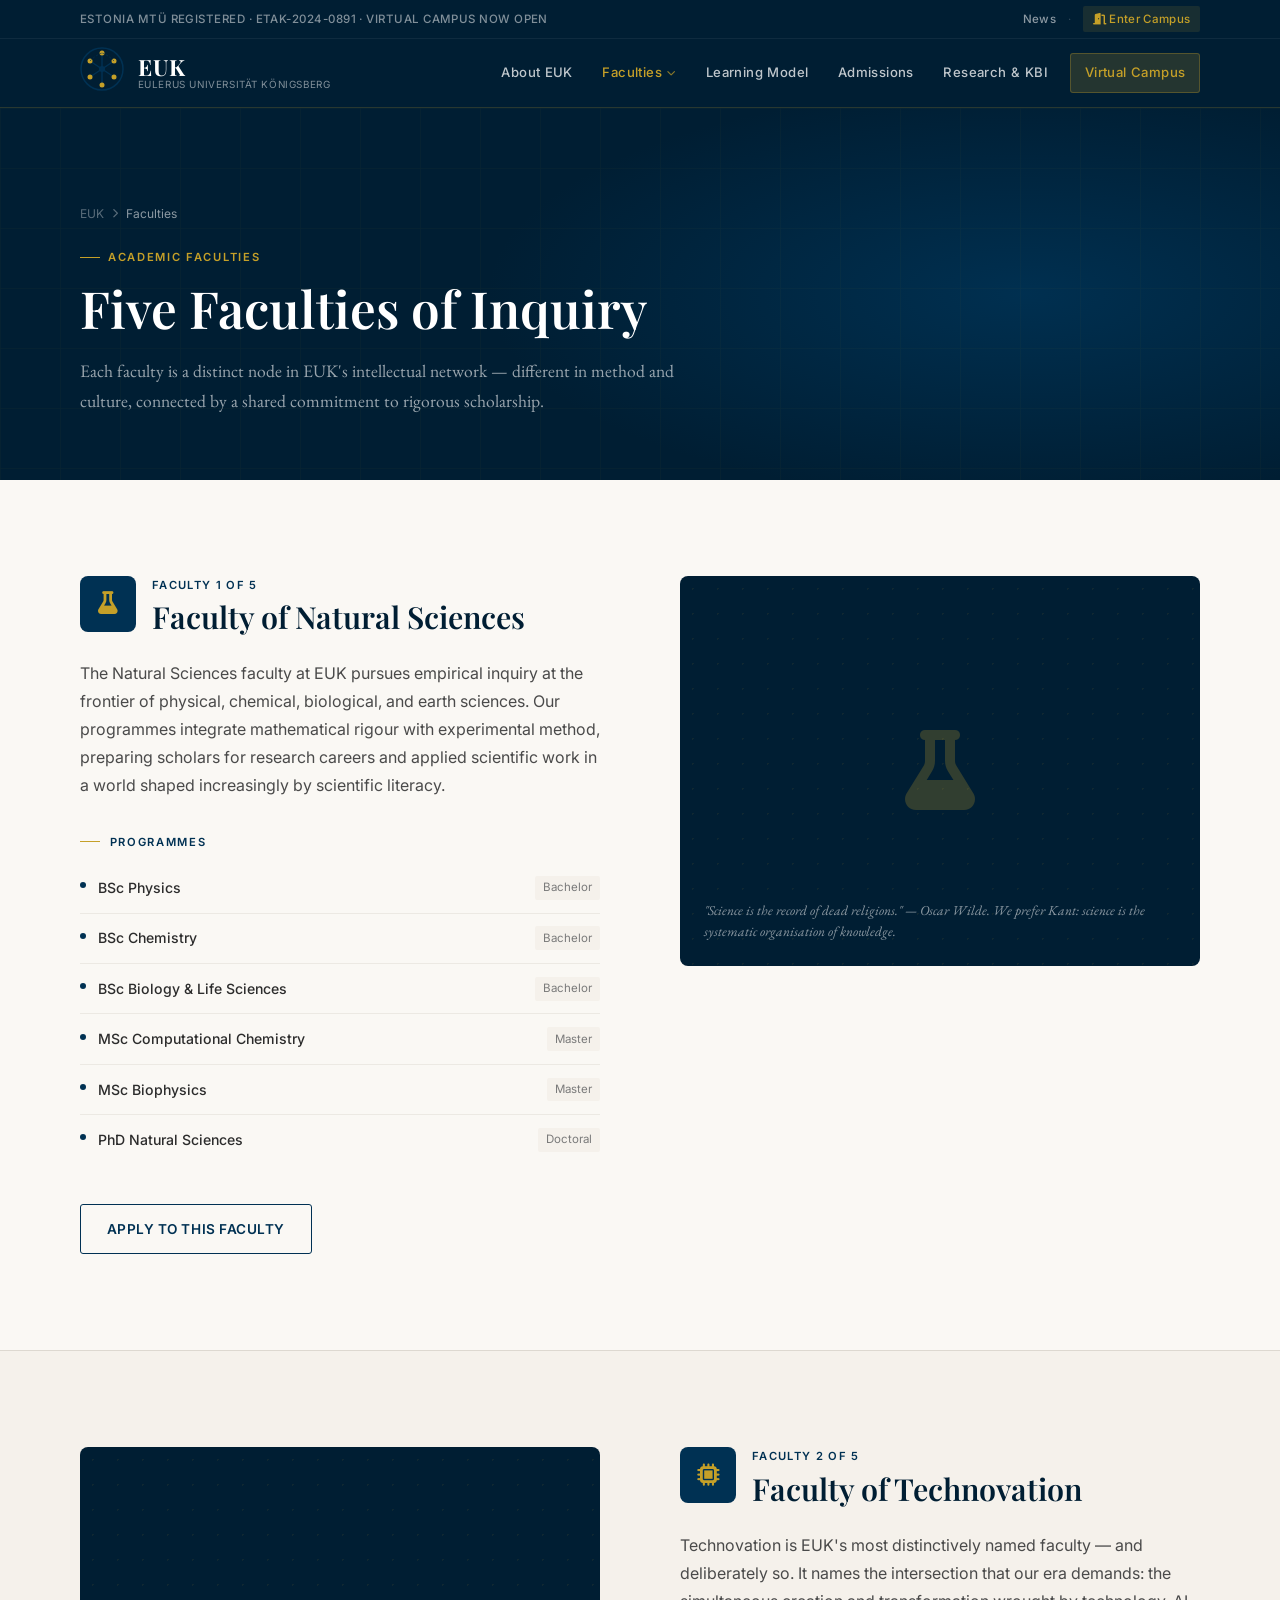
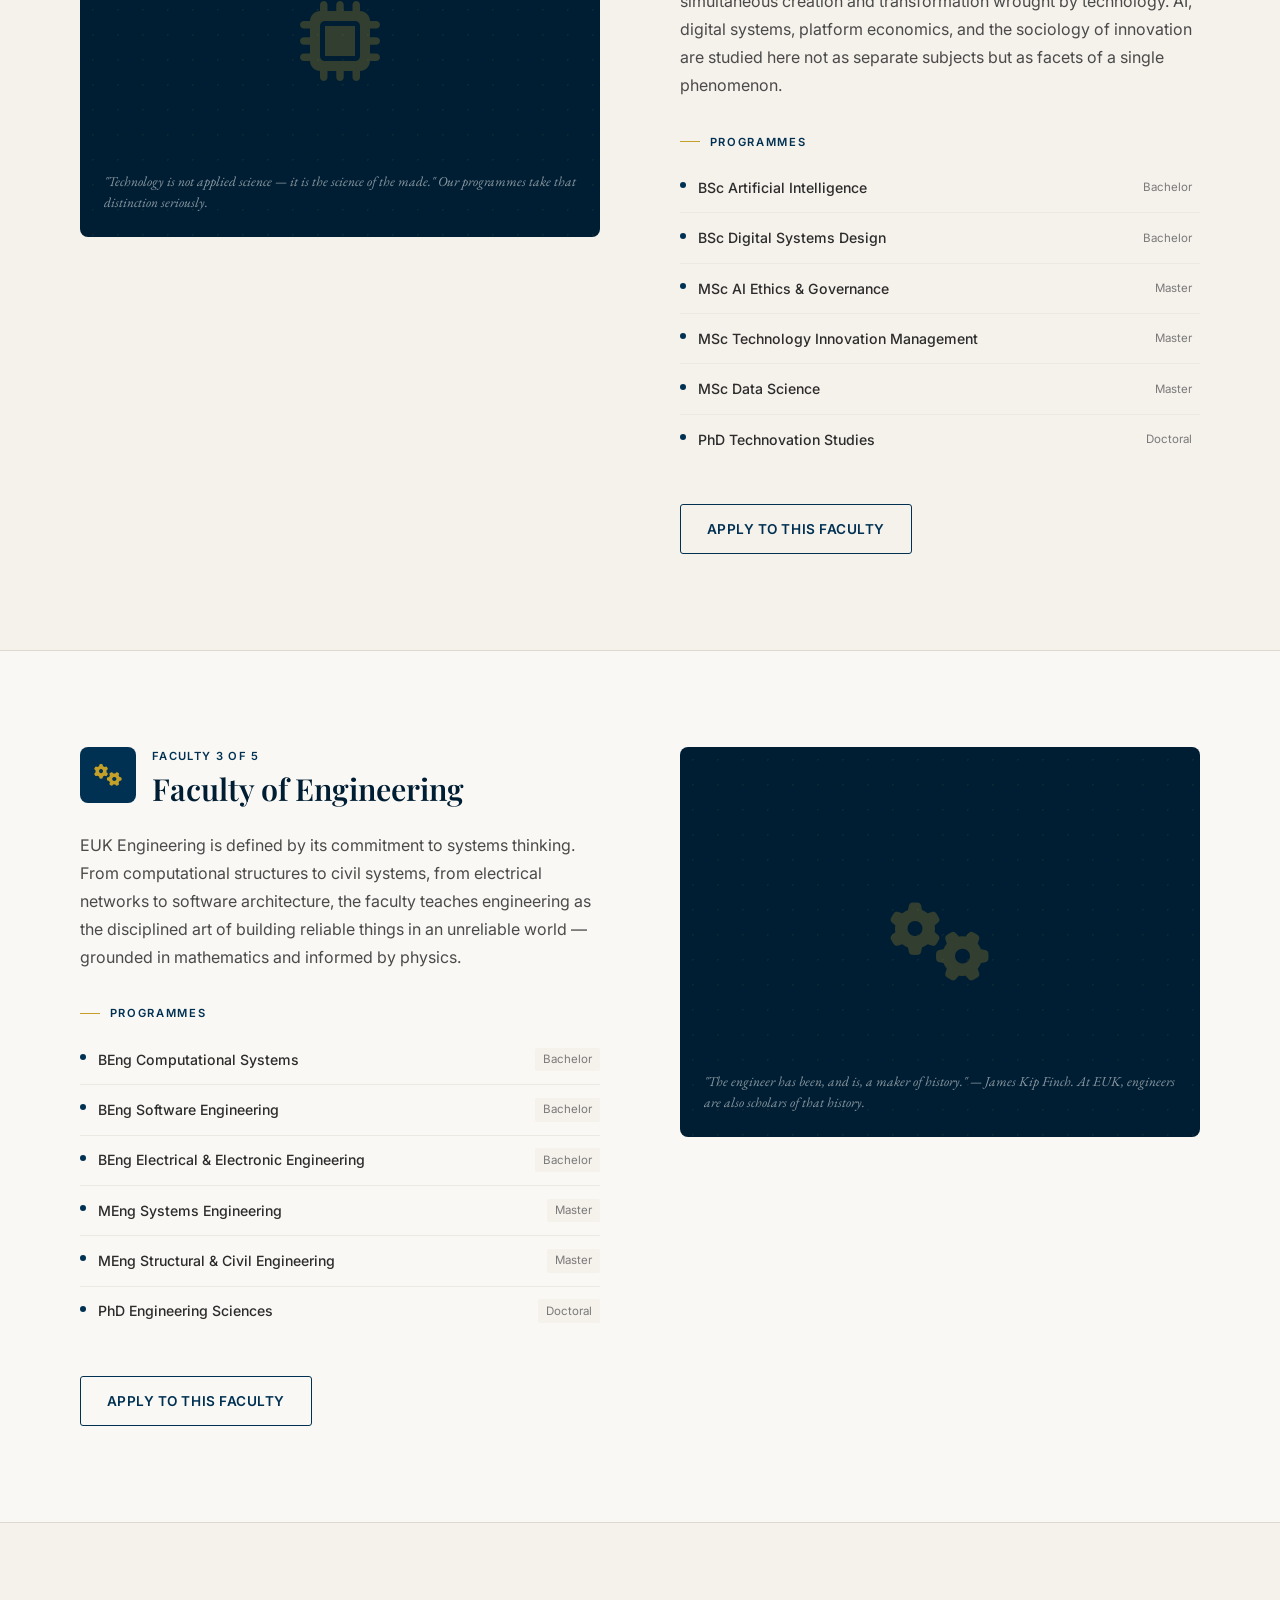
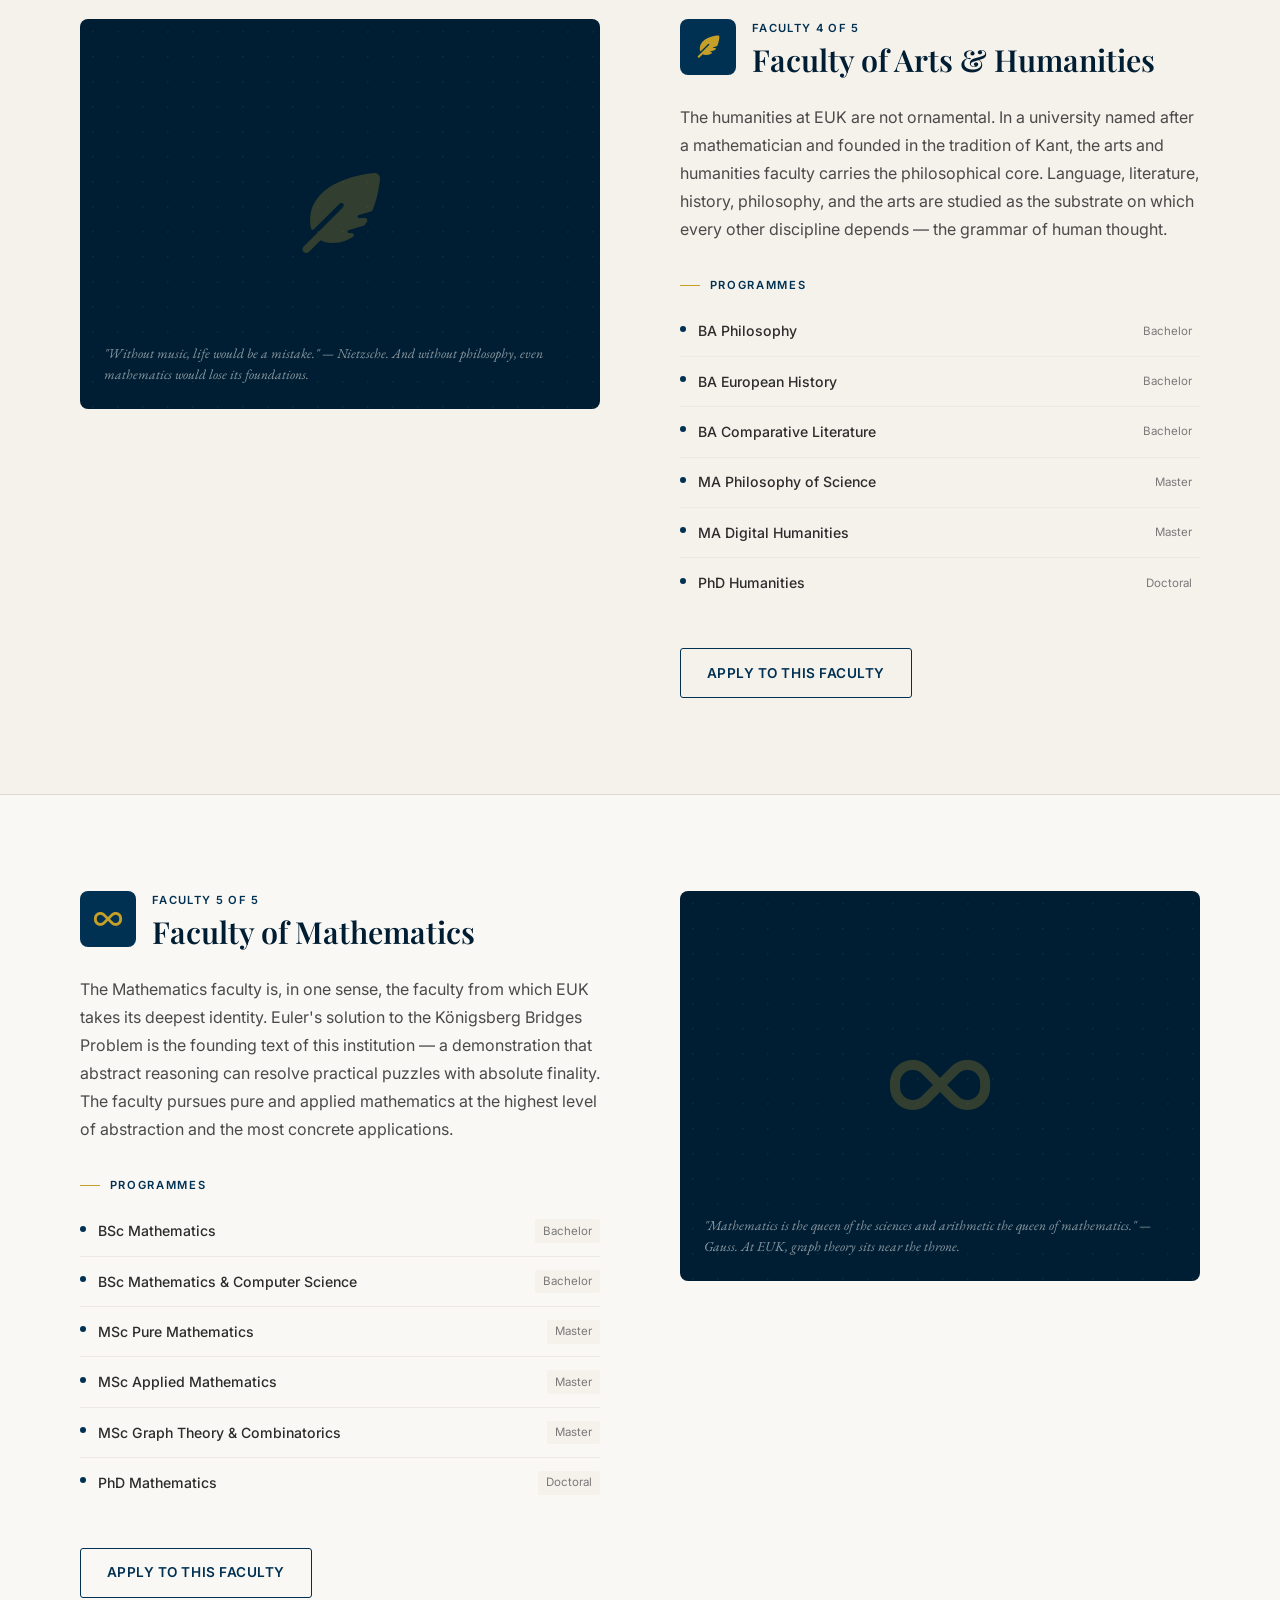
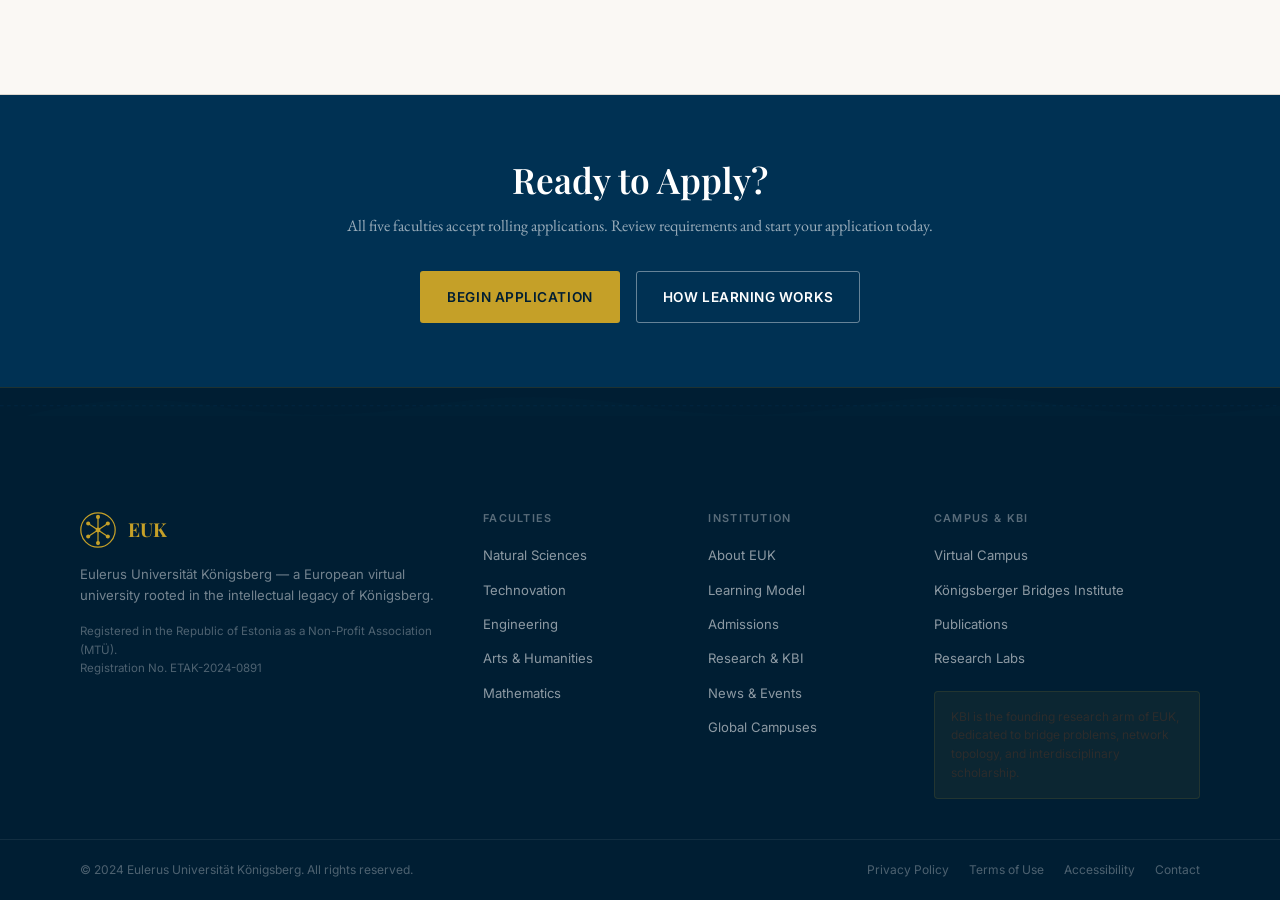
==== faculties/index.html @ 1c2acd9a "Add files via upload" ====
<!DOCTYPE html><html lang="en"><head><meta charset="UTF-8"/><meta name="viewport" content="width=device-width, initial-scale=1.0"/><title>Faculties — Eulerus Universität Königsberg</title><meta name="description" content="A European virtual university rooted in the intellectual heritage of Königsberg — where science, mathematics, engineering, arts, and technovation converge."/><link rel="preconnect" href="https://fonts.googleapis.com"/><link rel="preconnect" href="https://fonts.gstatic.com" crossorigin=""/><link href="https://fonts.googleapis.com/css2?family=Playfair+Display:ital,wght@0,400;0,500;0,600;0,700;1,400;1,500&amp;family=Inter:wght@300;400;500;600&amp;family=EB+Garamond:ital,wght@0,400;0,500;1,400&amp;display=swap" rel="stylesheet"/><link rel="stylesheet" href="https://cdn.jsdelivr.net/npm/@fortawesome/fontawesome-free@6.4.0/css/all.min.css"/><link href="../static/style.css" rel="stylesheet"/></head><body><div id="page-wrapper"><header class="site-header" id="site-header"><div class="header-top"><div class="container"><span class="header-notice">Estonia MTÜ Registered · ETAK-2024-0891 · Virtual Campus Now Open</span><div class="header-top-right"><a href="../news/" class="header-top-link">News</a><span class="sep">·</span><a href="../virtual-campus/" class="header-top-link header-top-link--accent"><i class="fas fa-door-open"></i> Enter Campus</a></div></div></div><div class="header-main"><div class="container header-inner"><a href="../index.html" class="site-logo" aria-label="Eulerus Universität Königsberg home"><div class="logo-mark" aria-hidden="true"><svg width="44" height="44" viewBox="0 0 44 44" fill="none" xmlns="http://www.w3.org/2000/svg"><circle cx="22" cy="22" r="21" stroke="#003153" stroke-width="1.5"></circle><circle cx="22" cy="22" r="3" fill="#003153"></circle><path d="M22 22 L10 14" stroke="#003153" stroke-width="1.5" stroke-linecap="round"></path><path d="M22 22 L34 14" stroke="#003153" stroke-width="1.5" stroke-linecap="round"></path><path d="M22 22 L34 30" stroke="#003153" stroke-width="1.5" stroke-linecap="round"></path><path d="M22 22 L10 30" stroke="#003153" stroke-width="1.5" stroke-linecap="round"></path><path d="M22 22 L22 6" stroke="#003153" stroke-width="1.5" stroke-linecap="round"></path><path d="M22 22 L22 38" stroke="#003153" stroke-width="1.5" stroke-linecap="round"></path><circle cx="10" cy="14" r="2.5" fill="#C5A028"></circle><circle cx="34" cy="14" r="2.5" fill="#C5A028"></circle><circle cx="34" cy="30" r="2.5" fill="#C5A028"></circle><circle cx="10" cy="30" r="2.5" fill="#C5A028"></circle><circle cx="22" cy="6" r="2.5" fill="#C5A028"></circle><circle cx="22" cy="38" r="2.5" fill="#C5A028"></circle><path d="M10 14 Q16 8 22 6" stroke="#003153" stroke-width="0.75" stroke-dasharray="2 2"></path><path d="M34 14 Q28 8 22 6" stroke="#003153" stroke-width="0.75" stroke-dasharray="2 2"></path></svg></div><div class="logo-text"><span class="logo-abbr">EUK</span><span class="logo-full">Eulerus Universität Königsberg</span></div></a><nav class="main-nav" id="main-nav" aria-label="Main navigation"><ul class="nav-list"><li class="nav-item"><a href="../about/" class="nav-link">About EUK</a></li><li class="nav-item active has-dropdown"><a href="../faculties/" class="nav-link">Faculties <i class="fas fa-chevron-down nav-arrow"></i></a><div class="dropdown"><a href="../faculties/#science" class="dropdown-item"><span class="dropdown-dot sci"></span>Natural Sciences</a><a href="../faculties/#technovation" class="dropdown-item"><span class="dropdown-dot tech"></span>Technovation</a><a href="../faculties/#engineering" class="dropdown-item"><span class="dropdown-dot eng"></span>Engineering</a><a href="../faculties/#arts" class="dropdown-item"><span class="dropdown-dot arts"></span>Arts &amp; Humanities</a><a href="../faculties/#mathematics" class="dropdown-item"><span class="dropdown-dot math"></span>Mathematics</a></div></li><li class="nav-item"><a href="../learning/" class="nav-link">Learning Model</a></li><li class="nav-item"><a href="../admissions/" class="nav-link">Admissions</a></li><li class="nav-item"><a href="../research/" class="nav-link">Research &amp; KBI</a></li><li class="nav-item"><a href="../virtual-campus/" class="nav-link nav-link--campus">Virtual Campus</a></li></ul></nav><button class="nav-toggle" id="nav-toggle" aria-label="Open menu" aria-expanded="false"><span></span><span></span><span></span></button></div></div></header><div class="page-hero"><div class="page-hero-grid"></div><div class="container page-hero-content"><div class="page-hero-breadcrumb"><a href="../index.html">EUK</a><i class="fas fa-chevron-right" style="font-size:0.6rem"></i><span>Faculties</span></div><div class="page-hero-eyebrow">Academic Faculties</div><h1 class="page-hero-title">Five Faculties of Inquiry</h1><p class="page-hero-lead">Each faculty is a distinct node in EUK&#39;s intellectual network — different in method and culture, connected by a shared commitment to rigorous scholarship.</p></div></div><section class="faculty-detail" id="science"><div class="container"><div class="faculty-detail-grid "><div class="fade-up"><div class="faculty-header"><div class="faculty-icon-large"><i class="fas fa-flask"></i></div><div><div class="faculty-label">Faculty 1 of 5</div><h2 class="faculty-detail-name">Faculty of Natural Sciences</h2></div></div><p style="color:var(--text-mid);line-height:1.75;margin-bottom:1.5rem;">The Natural Sciences faculty at EUK pursues empirical inquiry at the frontier of physical, chemical, biological, and earth sciences. Our programmes integrate mathematical rigour with experimental method, preparing scholars for research careers and applied scientific work in a world shaped increasingly by scientific literacy.</p><div class="programs-list"><div class="section-eyebrow" style="margin-bottom:0.75rem;">Programmes</div><div class="program-item"><div class="program-bullet"></div><span class="program-name">BSc Physics</span><span class="program-level">Bachelor</span></div><div class="program-item"><div class="program-bullet"></div><span class="program-name">BSc Chemistry</span><span class="program-level">Bachelor</span></div><div class="program-item"><div class="program-bullet"></div><span class="program-name">BSc Biology &amp; Life Sciences</span><span class="program-level">Bachelor</span></div><div class="program-item"><div class="program-bullet"></div><span class="program-name">MSc Computational Chemistry</span><span class="program-level">Master</span></div><div class="program-item"><div class="program-bullet"></div><span class="program-name">MSc Biophysics</span><span class="program-level">Master</span></div><div class="program-item"><div class="program-bullet"></div><span class="program-name">PhD Natural Sciences</span><span class="program-level">Doctoral</span></div></div><a href="../admissions/" class="btn btn-outline-dark mt-lg" style="width:auto;display:inline-flex;">Apply to this Faculty</a></div><div class="faculty-visual fade-up fade-up-delay-2"><div class="faculty-visual-pattern"></div><div class="faculty-visual-icon"><i class="fas fa-flask"></i></div><div class="faculty-quote">&quot;Science is the record of dead religions.&quot; — Oscar Wilde. We prefer Kant: science is the systematic organisation of knowledge.</div></div></div></div></section><section class="faculty-detail" id="technovation"><div class="container"><div class="faculty-detail-grid reverse"><div class="fade-up"><div class="faculty-header"><div class="faculty-icon-large"><i class="fas fa-microchip"></i></div><div><div class="faculty-label">Faculty 2 of 5</div><h2 class="faculty-detail-name">Faculty of Technovation</h2></div></div><p style="color:var(--text-mid);line-height:1.75;margin-bottom:1.5rem;">Technovation is EUK&#39;s most distinctively named faculty — and deliberately so. It names the intersection that our era demands: the simultaneous creation and transformation wrought by technology. AI, digital systems, platform economics, and the sociology of innovation are studied here not as separate subjects but as facets of a single phenomenon.</p><div class="programs-list"><div class="section-eyebrow" style="margin-bottom:0.75rem;">Programmes</div><div class="program-item"><div class="program-bullet"></div><span class="program-name">BSc Artificial Intelligence</span><span class="program-level">Bachelor</span></div><div class="program-item"><div class="program-bullet"></div><span class="program-name">BSc Digital Systems Design</span><span class="program-level">Bachelor</span></div><div class="program-item"><div class="program-bullet"></div><span class="program-name">MSc AI Ethics &amp; Governance</span><span class="program-level">Master</span></div><div class="program-item"><div class="program-bullet"></div><span class="program-name">MSc Technology Innovation Management</span><span class="program-level">Master</span></div><div class="program-item"><div class="program-bullet"></div><span class="program-name">MSc Data Science</span><span class="program-level">Master</span></div><div class="program-item"><div class="program-bullet"></div><span class="program-name">PhD Technovation Studies</span><span class="program-level">Doctoral</span></div></div><a href="../admissions/" class="btn btn-outline-dark mt-lg" style="width:auto;display:inline-flex;">Apply to this Faculty</a></div><div class="faculty-visual fade-up fade-up-delay-2"><div class="faculty-visual-pattern"></div><div class="faculty-visual-icon"><i class="fas fa-microchip"></i></div><div class="faculty-quote">&quot;Technology is not applied science — it is the science of the made.&quot; Our programmes take that distinction seriously.</div></div></div></div></section><section class="faculty-detail" id="engineering"><div class="container"><div class="faculty-detail-grid "><div class="fade-up"><div class="faculty-header"><div class="faculty-icon-large"><i class="fas fa-cogs"></i></div><div><div class="faculty-label">Faculty 3 of 5</div><h2 class="faculty-detail-name">Faculty of Engineering</h2></div></div><p style="color:var(--text-mid);line-height:1.75;margin-bottom:1.5rem;">EUK Engineering is defined by its commitment to systems thinking. From computational structures to civil systems, from electrical networks to software architecture, the faculty teaches engineering as the disciplined art of building reliable things in an unreliable world — grounded in mathematics and informed by physics.</p><div class="programs-list"><div class="section-eyebrow" style="margin-bottom:0.75rem;">Programmes</div><div class="program-item"><div class="program-bullet"></div><span class="program-name">BEng Computational Systems</span><span class="program-level">Bachelor</span></div><div class="program-item"><div class="program-bullet"></div><span class="program-name">BEng Software Engineering</span><span class="program-level">Bachelor</span></div><div class="program-item"><div class="program-bullet"></div><span class="program-name">BEng Electrical &amp; Electronic Engineering</span><span class="program-level">Bachelor</span></div><div class="program-item"><div class="program-bullet"></div><span class="program-name">MEng Systems Engineering</span><span class="program-level">Master</span></div><div class="program-item"><div class="program-bullet"></div><span class="program-name">MEng Structural &amp; Civil Engineering</span><span class="program-level">Master</span></div><div class="program-item"><div class="program-bullet"></div><span class="program-name">PhD Engineering Sciences</span><span class="program-level">Doctoral</span></div></div><a href="../admissions/" class="btn btn-outline-dark mt-lg" style="width:auto;display:inline-flex;">Apply to this Faculty</a></div><div class="faculty-visual fade-up fade-up-delay-2"><div class="faculty-visual-pattern"></div><div class="faculty-visual-icon"><i class="fas fa-cogs"></i></div><div class="faculty-quote">&quot;The engineer has been, and is, a maker of history.&quot; — James Kip Finch. At EUK, engineers are also scholars of that history.</div></div></div></div></section><section class="faculty-detail" id="arts"><div class="container"><div class="faculty-detail-grid reverse"><div class="fade-up"><div class="faculty-header"><div class="faculty-icon-large"><i class="fas fa-feather-alt"></i></div><div><div class="faculty-label">Faculty 4 of 5</div><h2 class="faculty-detail-name">Faculty of Arts &amp; Humanities</h2></div></div><p style="color:var(--text-mid);line-height:1.75;margin-bottom:1.5rem;">The humanities at EUK are not ornamental. In a university named after a mathematician and founded in the tradition of Kant, the arts and humanities faculty carries the philosophical core. Language, literature, history, philosophy, and the arts are studied as the substrate on which every other discipline depends — the grammar of human thought.</p><div class="programs-list"><div class="section-eyebrow" style="margin-bottom:0.75rem;">Programmes</div><div class="program-item"><div class="program-bullet"></div><span class="program-name">BA Philosophy</span><span class="program-level">Bachelor</span></div><div class="program-item"><div class="program-bullet"></div><span class="program-name">BA European History</span><span class="program-level">Bachelor</span></div><div class="program-item"><div class="program-bullet"></div><span class="program-name">BA Comparative Literature</span><span class="program-level">Bachelor</span></div><div class="program-item"><div class="program-bullet"></div><span class="program-name">MA Philosophy of Science</span><span class="program-level">Master</span></div><div class="program-item"><div class="program-bullet"></div><span class="program-name">MA Digital Humanities</span><span class="program-level">Master</span></div><div class="program-item"><div class="program-bullet"></div><span class="program-name">PhD Humanities</span><span class="program-level">Doctoral</span></div></div><a href="../admissions/" class="btn btn-outline-dark mt-lg" style="width:auto;display:inline-flex;">Apply to this Faculty</a></div><div class="faculty-visual fade-up fade-up-delay-2"><div class="faculty-visual-pattern"></div><div class="faculty-visual-icon"><i class="fas fa-feather-alt"></i></div><div class="faculty-quote">&quot;Without music, life would be a mistake.&quot; — Nietzsche. And without philosophy, even mathematics would lose its foundations.</div></div></div></div></section><section class="faculty-detail" id="mathematics"><div class="container"><div class="faculty-detail-grid "><div class="fade-up"><div class="faculty-header"><div class="faculty-icon-large"><i class="fas fa-infinity"></i></div><div><div class="faculty-label">Faculty 5 of 5</div><h2 class="faculty-detail-name">Faculty of Mathematics</h2></div></div><p style="color:var(--text-mid);line-height:1.75;margin-bottom:1.5rem;">The Mathematics faculty is, in one sense, the faculty from which EUK takes its deepest identity. Euler&#39;s solution to the Königsberg Bridges Problem is the founding text of this institution — a demonstration that abstract reasoning can resolve practical puzzles with absolute finality. The faculty pursues pure and applied mathematics at the highest level of abstraction and the most concrete applications.</p><div class="programs-list"><div class="section-eyebrow" style="margin-bottom:0.75rem;">Programmes</div><div class="program-item"><div class="program-bullet"></div><span class="program-name">BSc Mathematics</span><span class="program-level">Bachelor</span></div><div class="program-item"><div class="program-bullet"></div><span class="program-name">BSc Mathematics &amp; Computer Science</span><span class="program-level">Bachelor</span></div><div class="program-item"><div class="program-bullet"></div><span class="program-name">MSc Pure Mathematics</span><span class="program-level">Master</span></div><div class="program-item"><div class="program-bullet"></div><span class="program-name">MSc Applied Mathematics</span><span class="program-level">Master</span></div><div class="program-item"><div class="program-bullet"></div><span class="program-name">MSc Graph Theory &amp; Combinatorics</span><span class="program-level">Master</span></div><div class="program-item"><div class="program-bullet"></div><span class="program-name">PhD Mathematics</span><span class="program-level">Doctoral</span></div></div><a href="../admissions/" class="btn btn-outline-dark mt-lg" style="width:auto;display:inline-flex;">Apply to this Faculty</a></div><div class="faculty-visual fade-up fade-up-delay-2"><div class="faculty-visual-pattern"></div><div class="faculty-visual-icon"><i class="fas fa-infinity"></i></div><div class="faculty-quote">&quot;Mathematics is the queen of the sciences and arithmetic the queen of mathematics.&quot; — Gauss. At EUK, graph theory sits near the throne.</div></div></div></div></section><section class="cta-banner"><div class="container"><h2 class="cta-banner-title">Ready to Apply?</h2><p class="cta-banner-sub">All five faculties accept rolling applications. Review requirements and start your application today.</p><div class="cta-banner-actions"><a href="../admissions/" class="btn btn-gold">Begin Application</a><a href="../learning/" class="btn btn-outline">How Learning Works</a></div></div></section><footer class="site-footer"><div class="footer-bridge-line" aria-hidden="true"><svg viewBox="0 0 1440 40" fill="none" xmlns="http://www.w3.org/2000/svg" preserveAspectRatio="none"><path d="M0 40 Q120 0 240 20 Q360 40 480 20 Q600 0 720 20 Q840 40 960 20 Q1080 0 1200 20 Q1320 40 1440 20 L1440 40 Z" fill="#003153" opacity="0.08"></path><line x1="0" y1="20" x2="1440" y2="20" stroke="#003153" stroke-width="0.5" stroke-dasharray="4 4"></line></svg></div><div class="footer-body"><div class="container footer-grid"><div class="footer-col footer-brand"><div class="footer-logo"><svg width="36" height="36" viewBox="0 0 44 44" fill="none" xmlns="http://www.w3.org/2000/svg"><circle cx="22" cy="22" r="21" stroke="#C5A028" stroke-width="1.5"></circle><circle cx="22" cy="22" r="3" fill="#C5A028"></circle><path d="M22 22 L10 14" stroke="#C5A028" stroke-width="1.5" stroke-linecap="round"></path><path d="M22 22 L34 14" stroke="#C5A028" stroke-width="1.5" stroke-linecap="round"></path><path d="M22 22 L34 30" stroke="#C5A028" stroke-width="1.5" stroke-linecap="round"></path><path d="M22 22 L10 30" stroke="#C5A028" stroke-width="1.5" stroke-linecap="round"></path><path d="M22 22 L22 6" stroke="#C5A028" stroke-width="1.5" stroke-linecap="round"></path><path d="M22 22 L22 38" stroke="#C5A028" stroke-width="1.5" stroke-linecap="round"></path><circle cx="10" cy="14" r="2.5" fill="#C5A028"></circle><circle cx="34" cy="14" r="2.5" fill="#C5A028"></circle><circle cx="34" cy="30" r="2.5" fill="#C5A028"></circle><circle cx="10" cy="30" r="2.5" fill="#C5A028"></circle><circle cx="22" cy="6" r="2.5" fill="#C5A028"></circle><circle cx="22" cy="38" r="2.5" fill="#C5A028"></circle></svg><span>EUK</span></div><p class="footer-tagline">Eulerus Universität Königsberg — a European virtual university rooted in the intellectual legacy of Königsberg.</p><p class="footer-legal">Registered in the Republic of Estonia as a Non-Profit Association (MTÜ).<br/>Registration No. ETAK-2024-0891</p></div><div class="footer-col"><h4 class="footer-heading">Faculties</h4><ul class="footer-links"><li><a href="../faculties/#science">Natural Sciences</a></li><li><a href="../faculties/#technovation">Technovation</a></li><li><a href="../faculties/#engineering">Engineering</a></li><li><a href="../faculties/#arts">Arts &amp; Humanities</a></li><li><a href="../faculties/#mathematics">Mathematics</a></li></ul></div><div class="footer-col"><h4 class="footer-heading">Institution</h4><ul class="footer-links"><li><a href="../about/">About EUK</a></li><li><a href="../learning/">Learning Model</a></li><li><a href="../admissions/">Admissions</a></li><li><a href="../research/">Research &amp; KBI</a></li><li><a href="../news/">News &amp; Events</a></li><li><a href="../global-campuses/">Global Campuses</a></li></ul></div><div class="footer-col"><h4 class="footer-heading">Campus &amp; KBI</h4><ul class="footer-links"><li><a href="../virtual-campus/">Virtual Campus</a></li><li><a href="../research/">Königsberger Bridges Institute</a></li><li><a href="../research#publications">Publications</a></li><li><a href="../research#labs">Research Labs</a></li></ul><div class="footer-kbi-note"><p>KBI is the founding research arm of EUK, dedicated to bridge problems, network topology, and interdisciplinary scholarship.</p></div></div></div></div><div class="footer-bottom"><div class="container footer-bottom-inner"><span>© 2024 Eulerus Universität Königsberg. All rights reserved.</span><div class="footer-policy-links"><a href="#">Privacy Policy</a><a href="#">Terms of Use</a><a href="#">Accessibility</a><a href="#">Contact</a></div></div></div></footer></div><script src="../static/main.js"></script></body></html>
---- static/style.css ----
/* ============================================================
   EUK — Eulerus Universität Königsberg
   Visual System · Prussian Blue + Gold Palette
   ============================================================ */

/* === DESIGN TOKENS === */
:root {
  /* Core Palette */
  --prussian: #003153;
  --prussian-dark: #001e33;
  --prussian-mid: #004a7c;
  --prussian-light: #1a5a8a;
  --prussian-pale: #e8f0f7;
  --prussian-tint: #f0f5fa;

  --gold: #C5A028;
  --gold-light: #d4b444;
  --gold-pale: #fdf8ec;
  --gold-dark: #9c7d1a;

  --stone: #f5f1eb;
  --stone-mid: #ede8e0;
  --stone-dark: #d4cfc6;
  --beige: #faf8f4;

  --charcoal: #1a1a1a;
  --text: #2c2c2c;
  --text-mid: #4a4a4a;
  --text-muted: #7a7a7a;
  --text-light: #aaa;

  --white: #ffffff;
  --border: #ddd8d0;
  --border-light: #ece9e3;

  /* Faculty Colors */
  --sci: #1a5a8a;
  --tech: #003153;
  --eng: #004a7c;
  --arts: #8a6a1a;
  --math: #1a3a5c;

  /* Typography */
  --font-display: 'Playfair Display', 'Georgia', serif;
  --font-body: 'Inter', 'Helvetica Neue', sans-serif;
  --font-literary: 'EB Garamond', 'Georgia', serif;

  /* Spacing */
  --space-xs: 0.5rem;
  --space-sm: 1rem;
  --space-md: 1.5rem;
  --space-lg: 2.5rem;
  --space-xl: 4rem;
  --space-2xl: 6rem;
  --space-3xl: 9rem;

  /* Containers */
  --container: 1200px;
  --container-narrow: 820px;
  --container-wide: 1400px;

  /* Transitions */
  --ease: cubic-bezier(0.25, 0.46, 0.45, 0.94);
  --dur: 0.25s;
}

/* === RESET & BASE === */
*, *::before, *::after { box-sizing: border-box; margin: 0; padding: 0; }

html {
  font-size: 16px;
  scroll-behavior: smooth;
  -webkit-font-smoothing: antialiased;
  -moz-osx-font-smoothing: grayscale;
}

body {
  font-family: var(--font-body);
  font-weight: 400;
  color: var(--text);
  background: var(--beige);
  line-height: 1.65;
  overflow-x: hidden;
}

img { max-width: 100%; height: auto; display: block; }
a { color: inherit; text-decoration: none; }
ul { list-style: none; }
button { font-family: inherit; cursor: pointer; border: none; background: none; }

/* === TYPOGRAPHY === */
h1, h2, h3, h4, h5, h6 {
  font-family: var(--font-display);
  font-weight: 600;
  line-height: 1.2;
  color: var(--prussian-dark);
}
h1 { font-size: clamp(2.2rem, 5vw, 3.8rem); }
h2 { font-size: clamp(1.7rem, 3.5vw, 2.6rem); }
h3 { font-size: clamp(1.25rem, 2.5vw, 1.7rem); }
h4 { font-size: 1.15rem; }
h5 { font-size: 1rem; }

p { margin-bottom: 1rem; color: var(--text); }
p:last-child { margin-bottom: 0; }

.serif { font-family: var(--font-literary); }
.lead {
  font-family: var(--font-literary);
  font-size: 1.2rem;
  line-height: 1.75;
  color: var(--text-mid);
}

/* === LAYOUT === */
.container {
  max-width: var(--container);
  margin: 0 auto;
  padding: 0 clamp(1rem, 4vw, 2.5rem);
}
.container--narrow {
  max-width: var(--container-narrow);
  margin: 0 auto;
  padding: 0 clamp(1rem, 4vw, 2.5rem);
}
.container--wide {
  max-width: var(--container-wide);
  margin: 0 auto;
  padding: 0 clamp(1rem, 4vw, 2.5rem);
}

/* === HEADER === */
.site-header {
  position: sticky;
  top: 0;
  z-index: 1000;
  background: var(--prussian-dark);
  border-bottom: 1px solid rgba(197,160,40,0.2);
  transition: box-shadow var(--dur) var(--ease);
}
.site-header.scrolled {
  box-shadow: 0 4px 24px rgba(0,0,0,0.35);
}

.header-top {
  background: var(--prussian-dark);
  border-bottom: 1px solid rgba(255,255,255,0.06);
  padding: 0.4rem 0;
}
.header-top .container {
  display: flex;
  justify-content: space-between;
  align-items: center;
}
.header-notice {
  font-size: 0.72rem;
  color: rgba(255,255,255,0.5);
  letter-spacing: 0.04em;
  text-transform: uppercase;
  font-weight: 500;
}
.header-top-right {
  display: flex;
  align-items: center;
  gap: 0.75rem;
}
.header-top-link {
  font-size: 0.72rem;
  color: rgba(255,255,255,0.55);
  letter-spacing: 0.03em;
  font-weight: 500;
  transition: color var(--dur);
}
.header-top-link:hover { color: var(--gold); }
.header-top-link--accent {
  color: var(--gold);
  background: rgba(197,160,40,0.12);
  padding: 0.2rem 0.6rem;
  border-radius: 2px;
}
.header-top-link--accent:hover { background: rgba(197,160,40,0.2); }
.sep { color: rgba(255,255,255,0.2); font-size: 0.7rem; }

.header-main { padding: 0; }
.header-inner {
  display: flex;
  align-items: center;
  justify-content: space-between;
  height: 68px;
  gap: 2rem;
}

/* Logo */
.site-logo {
  display: flex;
  align-items: center;
  gap: 0.85rem;
  flex-shrink: 0;
  transition: opacity var(--dur);
}
.site-logo:hover { opacity: 0.88; }
.logo-mark { flex-shrink: 0; }
.logo-text {
  display: flex;
  flex-direction: column;
  gap: 0;
}
.logo-abbr {
  font-family: var(--font-display);
  font-size: 1.4rem;
  font-weight: 700;
  color: var(--white);
  letter-spacing: 0.05em;
  line-height: 1;
}
.logo-full {
  font-size: 0.62rem;
  color: rgba(255,255,255,0.5);
  letter-spacing: 0.06em;
  text-transform: uppercase;
  font-weight: 400;
  line-height: 1.3;
}

/* Navigation */
.main-nav { flex: 1; display: flex; justify-content: flex-end; }
.nav-list {
  display: flex;
  align-items: center;
  gap: 0.15rem;
}
.nav-item { position: relative; }
.nav-link {
  display: flex;
  align-items: center;
  gap: 0.3rem;
  padding: 0.5rem 0.85rem;
  font-size: 0.82rem;
  font-weight: 500;
  color: rgba(255,255,255,0.75);
  letter-spacing: 0.03em;
  border-radius: 3px;
  transition: color var(--dur), background var(--dur);
  white-space: nowrap;
}
.nav-link:hover { color: var(--white); background: rgba(255,255,255,0.06); }
.nav-item.active .nav-link { color: var(--gold); }
.nav-arrow { font-size: 0.55rem; opacity: 0.7; transition: transform var(--dur); }
.nav-item.has-dropdown:hover .nav-arrow { transform: rotate(180deg); }
.nav-link--campus {
  background: rgba(197,160,40,0.18);
  color: var(--gold);
  border: 1px solid rgba(197,160,40,0.3);
  margin-left: 0.4rem;
}
.nav-link--campus:hover { background: rgba(197,160,40,0.28); color: var(--gold-light); }

/* Dropdown */
.dropdown {
  position: absolute;
  top: calc(100% + 0.5rem);
  left: 50%;
  transform: translateX(-50%);
  background: var(--prussian-dark);
  border: 1px solid rgba(197,160,40,0.2);
  border-radius: 4px;
  min-width: 200px;
  padding: 0.4rem 0;
  opacity: 0;
  pointer-events: none;
  transition: opacity 0.18s, transform 0.18s;
  transform: translateX(-50%) translateY(-6px);
  box-shadow: 0 12px 40px rgba(0,0,0,0.4);
  z-index: 100;
}
.nav-item.has-dropdown:hover .dropdown {
  opacity: 1;
  pointer-events: all;
  transform: translateX(-50%) translateY(0);
}
.dropdown-item {
  display: flex;
  align-items: center;
  gap: 0.6rem;
  padding: 0.55rem 1rem;
  font-size: 0.8rem;
  color: rgba(255,255,255,0.7);
  font-weight: 400;
  transition: background var(--dur), color var(--dur);
}
.dropdown-item:hover { background: rgba(255,255,255,0.05); color: var(--white); }
.dropdown-dot {
  width: 6px;
  height: 6px;
  border-radius: 50%;
  flex-shrink: 0;
}
.dropdown-dot.sci { background: #5b9bd5; }
.dropdown-dot.tech { background: var(--gold); }
.dropdown-dot.eng { background: #7ab8e8; }
.dropdown-dot.arts { background: #c4a35a; }
.dropdown-dot.math { background: #4a8fcc; }

/* Mobile toggle */
.nav-toggle {
  display: none;
  flex-direction: column;
  gap: 5px;
  padding: 8px;
  cursor: pointer;
}
.nav-toggle span {
  display: block;
  width: 24px;
  height: 2px;
  background: rgba(255,255,255,0.8);
  border-radius: 2px;
  transition: all 0.25s;
}

/* === HERO === */
.hero {
  position: relative;
  background: var(--prussian-dark);
  overflow: hidden;
  min-height: 92vh;
  display: flex;
  flex-direction: column;
  justify-content: center;
}

.hero-bg {
  position: absolute;
  inset: 0;
  background:
    radial-gradient(ellipse 80% 80% at 70% 50%, rgba(0,74,124,0.5) 0%, transparent 70%),
    radial-gradient(ellipse 40% 40% at 20% 80%, rgba(197,160,40,0.08) 0%, transparent 60%),
    linear-gradient(160deg, #001e33 0%, #003153 60%, #004a7c 100%);
}

.hero-grid {
  position: absolute;
  inset: 0;
  opacity: 0.06;
  background-image:
    linear-gradient(rgba(197,160,40,0.5) 1px, transparent 1px),
    linear-gradient(90deg, rgba(197,160,40,0.5) 1px, transparent 1px);
  background-size: 60px 60px;
}

.hero-konigsberg {
  position: absolute;
  right: 0;
  top: 0;
  width: 55%;
  height: 100%;
  overflow: hidden;
  opacity: 1;
}

.hero-konigsberg-img {
  width: 100%;
  height: 100%;
  object-fit: cover;
  object-position: center;
  opacity: 0.18;
  mix-blend-mode: screen;
  filter: sepia(60%) hue-rotate(180deg) saturate(1.5) brightness(1.2);
}

.hero-konigsberg-overlay {
  position: absolute;
  inset: 0;
  background: linear-gradient(90deg, var(--prussian-dark) 0%, rgba(0,31,51,0.2) 60%, rgba(0,31,51,0.0) 100%);
}

.hero-network {
  position: absolute;
  inset: 0;
  pointer-events: none;
}

.hero-body {
  position: relative;
  z-index: 2;
  padding: var(--space-3xl) 0 var(--space-2xl);
}

.hero-content-wrap {
  display: grid;
  grid-template-columns: 1fr 1fr;
  gap: 4rem;
  align-items: center;
}

.hero-eyebrow {
  display: inline-flex;
  align-items: center;
  gap: 0.5rem;
  font-size: 0.7rem;
  font-weight: 600;
  letter-spacing: 0.15em;
  text-transform: uppercase;
  color: var(--gold);
  margin-bottom: 1.25rem;
}
.hero-eyebrow::before {
  content: '';
  display: block;
  width: 28px;
  height: 1px;
  background: var(--gold);
}

.hero-title {
  font-family: var(--font-display);
  font-size: clamp(2.4rem, 5.5vw, 4.2rem);
  font-weight: 700;
  color: var(--white);
  line-height: 1.1;
  letter-spacing: -0.01em;
  margin-bottom: 1.5rem;
}
.hero-title em {
  font-style: italic;
  color: var(--gold-light);
}

.hero-subtitle {
  font-family: var(--font-literary);
  font-size: 1.15rem;
  color: rgba(255,255,255,0.65);
  line-height: 1.7;
  max-width: 520px;
  margin-bottom: 2.5rem;
}

.hero-actions {
  display: flex;
  gap: 1rem;
  flex-wrap: wrap;
  align-items: center;
  margin-bottom: 3rem;
}

.hero-stats {
  display: flex;
  gap: 2rem;
  border-top: 1px solid rgba(255,255,255,0.1);
  padding-top: 1.5rem;
}
.hero-stat {
  display: flex;
  flex-direction: column;
  gap: 0.2rem;
}
.hero-stat-num {
  font-family: var(--font-display);
  font-size: 1.8rem;
  font-weight: 700;
  color: var(--gold);
  line-height: 1;
}
.hero-stat-label {
  font-size: 0.72rem;
  color: rgba(255,255,255,0.45);
  letter-spacing: 0.06em;
  text-transform: uppercase;
  font-weight: 500;
}

/* Hero Quick Paths */
.hero-paths {
  display: flex;
  flex-direction: column;
  gap: 0.75rem;
}
.hero-path-card {
  background: rgba(255,255,255,0.05);
  border: 1px solid rgba(255,255,255,0.1);
  border-radius: 6px;
  padding: 1rem 1.25rem;
  display: flex;
  align-items: center;
  justify-content: space-between;
  transition: background var(--dur), border-color var(--dur);
  cursor: pointer;
}
.hero-path-card:hover {
  background: rgba(255,255,255,0.1);
  border-color: rgba(197,160,40,0.3);
}
.hero-path-card:hover .hero-path-arrow { transform: translateX(4px); }
.hero-path-left { display: flex; align-items: center; gap: 0.85rem; }
.hero-path-icon {
  width: 36px;
  height: 36px;
  background: rgba(197,160,40,0.15);
  border-radius: 4px;
  display: flex;
  align-items: center;
  justify-content: center;
  color: var(--gold);
  font-size: 0.9rem;
  flex-shrink: 0;
}
.hero-path-label {
  font-size: 0.88rem;
  font-weight: 500;
  color: var(--white);
  display: block;
}
.hero-path-sub {
  font-size: 0.72rem;
  color: rgba(255,255,255,0.4);
  display: block;
}
.hero-path-arrow {
  color: rgba(255,255,255,0.3);
  font-size: 0.75rem;
  transition: transform var(--dur);
}

/* === BUTTONS === */
.btn {
  display: inline-flex;
  align-items: center;
  gap: 0.5rem;
  padding: 0.8rem 1.6rem;
  font-family: var(--font-body);
  font-size: 0.85rem;
  font-weight: 600;
  letter-spacing: 0.04em;
  border-radius: 3px;
  transition: all var(--dur) var(--ease);
  white-space: nowrap;
  cursor: pointer;
  border: none;
  text-transform: uppercase;
}
.btn-primary {
  background: var(--prussian);
  color: var(--white);
  border: 2px solid var(--prussian);
}
.btn-primary:hover { background: var(--prussian-mid); border-color: var(--prussian-mid); transform: translateY(-1px); }
.btn-gold {
  background: var(--gold);
  color: var(--prussian-dark);
  border: 2px solid var(--gold);
}
.btn-gold:hover { background: var(--gold-light); border-color: var(--gold-light); transform: translateY(-1px); box-shadow: 0 4px 16px rgba(197,160,40,0.35); }
.btn-outline {
  background: transparent;
  color: var(--white);
  border: 1.5px solid rgba(255,255,255,0.4);
}
.btn-outline:hover { border-color: var(--white); background: rgba(255,255,255,0.08); }
.btn-outline-dark {
  background: transparent;
  color: var(--prussian);
  border: 1.5px solid var(--prussian);
}
.btn-outline-dark:hover { background: var(--prussian); color: var(--white); }
.btn-sm { padding: 0.55rem 1.1rem; font-size: 0.78rem; }
.btn-lg { padding: 1rem 2rem; font-size: 0.9rem; }

/* === SECTIONS === */
.section { padding: var(--space-2xl) 0; }
.section-sm { padding: var(--space-xl) 0; }
.section-lg { padding: var(--space-3xl) 0; }

.section-eyebrow {
  display: inline-flex;
  align-items: center;
  gap: 0.6rem;
  font-size: 0.7rem;
  font-weight: 600;
  letter-spacing: 0.15em;
  text-transform: uppercase;
  color: var(--prussian);
  margin-bottom: 0.8rem;
}
.section-eyebrow::before {
  content: '';
  display: block;
  width: 20px;
  height: 1px;
  background: var(--gold);
}
.section-title {
  font-family: var(--font-display);
  margin-bottom: 1rem;
  color: var(--prussian-dark);
}
.section-lead {
  font-family: var(--font-literary);
  font-size: 1.12rem;
  color: var(--text-mid);
  line-height: 1.75;
  max-width: 600px;
  margin-bottom: 2.5rem;
}
.section-header { margin-bottom: var(--space-lg); }
.section-header--center { text-align: center; }
.section-header--center .section-eyebrow { justify-content: center; }
.section-header--center .section-eyebrow::before { display: none; }
.section-header--center .section-lead { margin-left: auto; margin-right: auto; }

/* === DIVIDERS === */
.bridge-divider {
  width: 100%;
  overflow: hidden;
  line-height: 0;
  height: 28px;
}

/* === FACULTY CARDS — Homepage === */
.faculties-section { background: var(--white); }
.faculties-grid {
  display: grid;
  grid-template-columns: repeat(5, 1fr);
  gap: 0;
  border: 1px solid var(--border);
  border-radius: 8px;
  overflow: hidden;
}
.faculty-card {
  display: flex;
  flex-direction: column;
  padding: 2rem 1.5rem;
  border-right: 1px solid var(--border);
  position: relative;
  overflow: hidden;
  transition: background var(--dur);
  text-decoration: none;
}
.faculty-card:last-child { border-right: none; }
.faculty-card::before {
  content: '';
  position: absolute;
  top: 0;
  left: 0;
  right: 0;
  height: 3px;
  background: var(--prussian);
  transform: scaleX(0);
  transform-origin: left;
  transition: transform 0.3s var(--ease);
}
.faculty-card:hover::before { transform: scaleX(1); }
.faculty-card:hover { background: var(--prussian-tint); }

.faculty-card-icon {
  width: 44px;
  height: 44px;
  background: var(--prussian-pale);
  border-radius: 6px;
  display: flex;
  align-items: center;
  justify-content: center;
  color: var(--prussian);
  font-size: 1.1rem;
  margin-bottom: 1.25rem;
  transition: background var(--dur), color var(--dur);
}
.faculty-card:hover .faculty-card-icon { background: var(--prussian); color: var(--white); }

.faculty-card-name {
  font-family: var(--font-display);
  font-size: 1rem;
  font-weight: 600;
  color: var(--prussian-dark);
  margin-bottom: 0.5rem;
  line-height: 1.25;
}
.faculty-card-desc {
  font-size: 0.8rem;
  color: var(--text-muted);
  line-height: 1.55;
  flex: 1;
  margin-bottom: 1.2rem;
}
.faculty-card-link {
  font-size: 0.75rem;
  font-weight: 600;
  color: var(--prussian);
  letter-spacing: 0.06em;
  text-transform: uppercase;
  display: flex;
  align-items: center;
  gap: 0.3rem;
  transition: gap var(--dur);
}
.faculty-card:hover .faculty-card-link { gap: 0.5rem; }

/* === LEARNING MODEL === */
.learning-section { background: var(--prussian-dark); }
.learning-grid {
  display: grid;
  grid-template-columns: 1fr 1fr;
  gap: 4rem;
  align-items: center;
}
.learning-features {
  display: grid;
  grid-template-columns: 1fr 1fr;
  gap: 1.5rem;
}
.learning-feature {
  padding: 1.25rem;
  background: rgba(255,255,255,0.04);
  border: 1px solid rgba(255,255,255,0.08);
  border-radius: 6px;
  transition: background var(--dur), border-color var(--dur);
}
.learning-feature:hover { background: rgba(255,255,255,0.07); border-color: rgba(197,160,40,0.2); }
.lf-icon {
  color: var(--gold);
  font-size: 1.2rem;
  margin-bottom: 0.75rem;
}
.lf-title {
  font-family: var(--font-display);
  font-size: 0.95rem;
  color: var(--white);
  margin-bottom: 0.4rem;
  font-weight: 600;
}
.lf-desc {
  font-size: 0.78rem;
  color: rgba(255,255,255,0.5);
  line-height: 1.55;
  margin: 0;
}
.learning-text .section-eyebrow { color: var(--gold); }
.learning-text .section-title { color: var(--white); }
.learning-text .section-lead { color: rgba(255,255,255,0.6); }

/* === KONIGSBERG SECTION === */
.konigsberg-section {
  background: var(--stone);
  position: relative;
  overflow: hidden;
}
.konigsberg-bg-pattern {
  position: absolute;
  inset: 0;
  opacity: 0.03;
  background-image: radial-gradient(circle, var(--prussian) 1px, transparent 1px);
  background-size: 30px 30px;
}
.konigsberg-grid {
  display: grid;
  grid-template-columns: 1fr 1fr;
  gap: 5rem;
  align-items: center;
}
.konigsberg-visual {
  position: relative;
  border-radius: 8px;
  overflow: hidden;
  aspect-ratio: 4/3;
  background: var(--prussian-dark);
}
.konigsberg-visual-img {
  width: 100%;
  height: 100%;
  object-fit: cover;
  opacity: 0.85;
  filter: sepia(30%) saturate(0.8);
  transition: transform 0.5s var(--ease);
}
.konigsberg-visual:hover .konigsberg-visual-img { transform: scale(1.03); }
.konigsberg-visual-caption {
  position: absolute;
  bottom: 0;
  left: 0;
  right: 0;
  padding: 1.5rem;
  background: linear-gradient(transparent, rgba(0,31,51,0.85));
  color: rgba(255,255,255,0.8);
  font-size: 0.75rem;
  font-style: italic;
  font-family: var(--font-literary);
}
.konigsberg-bridges {
  margin-top: 2rem;
  display: flex;
  gap: 0.5rem;
  flex-wrap: wrap;
}
.bridge-tag {
  display: inline-flex;
  align-items: center;
  gap: 0.4rem;
  font-size: 0.72rem;
  font-weight: 500;
  background: var(--prussian-pale);
  color: var(--prussian);
  padding: 0.3rem 0.7rem;
  border-radius: 3px;
  letter-spacing: 0.04em;
}

/* === CREDIBILITY / ABOUT SECTION === */
.credibility-section { background: var(--beige); }
.cred-grid {
  display: grid;
  grid-template-columns: 1fr 2fr;
  gap: 5rem;
  align-items: start;
}
.cred-facts {
  display: flex;
  flex-direction: column;
  gap: 1rem;
}
.cred-fact {
  padding: 1rem 1.25rem;
  background: var(--white);
  border: 1px solid var(--border);
  border-left: 3px solid var(--prussian);
  border-radius: 0 4px 4px 0;
}
.cred-fact-label {
  font-size: 0.68rem;
  font-weight: 600;
  letter-spacing: 0.1em;
  text-transform: uppercase;
  color: var(--text-muted);
  margin-bottom: 0.3rem;
}
.cred-fact-value {
  font-family: var(--font-display);
  font-size: 0.95rem;
  color: var(--prussian-dark);
  font-weight: 600;
  margin: 0;
}
.cred-content p { margin-bottom: 1.2rem; color: var(--text-mid); line-height: 1.75; }
.cred-pillars {
  display: grid;
  grid-template-columns: 1fr 1fr 1fr;
  gap: 1.25rem;
  margin-top: 2rem;
}
.cred-pillar {
  padding: 1.25rem;
  border: 1px solid var(--border);
  border-radius: 6px;
  background: var(--white);
}
.cred-pillar-icon { color: var(--gold); font-size: 1.1rem; margin-bottom: 0.6rem; }
.cred-pillar-title { font-size: 0.88rem; font-weight: 600; color: var(--prussian-dark); margin-bottom: 0.4rem; }
.cred-pillar-text { font-size: 0.78rem; color: var(--text-muted); line-height: 1.5; margin: 0; }

/* === KBI CALLOUT === */
.kbi-section {
  background: linear-gradient(135deg, var(--prussian-dark) 0%, #002244 100%);
  position: relative;
  overflow: hidden;
}
.kbi-section::before {
  content: '';
  position: absolute;
  top: -40%;
  right: -10%;
  width: 500px;
  height: 500px;
  border-radius: 50%;
  border: 1px solid rgba(197,160,40,0.1);
  pointer-events: none;
}
.kbi-section::after {
  content: '';
  position: absolute;
  top: -20%;
  right: 5%;
  width: 300px;
  height: 300px;
  border-radius: 50%;
  border: 1px solid rgba(197,160,40,0.06);
  pointer-events: none;
}
.kbi-inner {
  position: relative;
  z-index: 1;
  display: grid;
  grid-template-columns: 1fr auto;
  gap: 4rem;
  align-items: center;
}
.kbi-title {
  font-family: var(--font-display);
  font-size: clamp(1.6rem, 3vw, 2.2rem);
  color: var(--white);
  margin-bottom: 0.75rem;
}
.kbi-lead {
  font-family: var(--font-literary);
  font-size: 1.05rem;
  color: rgba(255,255,255,0.6);
  line-height: 1.7;
  max-width: 560px;
  margin-bottom: 1.5rem;
}
.kbi-tags { display: flex; gap: 0.5rem; flex-wrap: wrap; }
.kbi-tag {
  font-size: 0.72rem;
  font-weight: 500;
  color: var(--gold);
  background: rgba(197,160,40,0.1);
  border: 1px solid rgba(197,160,40,0.2);
  padding: 0.25rem 0.65rem;
  border-radius: 3px;
  letter-spacing: 0.04em;
}

/* === PAGE HERO (inner pages) === */
.page-hero {
  background: var(--prussian-dark);
  padding: var(--space-2xl) 0 var(--space-xl);
  position: relative;
  overflow: hidden;
}
.page-hero::before {
  content: '';
  position: absolute;
  inset: 0;
  background: radial-gradient(ellipse 60% 80% at 80% 50%, rgba(0,74,124,0.4) 0%, transparent 70%);
}
.page-hero-grid {
  position: absolute;
  inset: 0;
  opacity: 0.04;
  background-image:
    linear-gradient(rgba(197,160,40,0.8) 1px, transparent 1px),
    linear-gradient(90deg, rgba(197,160,40,0.8) 1px, transparent 1px);
  background-size: 60px 60px;
}
.page-hero-content { position: relative; z-index: 1; }
.page-hero-eyebrow {
  font-size: 0.7rem;
  font-weight: 600;
  letter-spacing: 0.15em;
  text-transform: uppercase;
  color: var(--gold);
  margin-bottom: 0.75rem;
  display: flex;
  align-items: center;
  gap: 0.5rem;
}
.page-hero-eyebrow::before { content: ''; display: block; width: 20px; height: 1px; background: var(--gold); }
.page-hero-title {
  font-family: var(--font-display);
  font-size: clamp(2rem, 4.5vw, 3.2rem);
  color: var(--white);
  margin-bottom: 1rem;
}
.page-hero-lead {
  font-family: var(--font-literary);
  font-size: 1.1rem;
  color: rgba(255,255,255,0.6);
  line-height: 1.7;
  max-width: 600px;
}
.page-hero-breadcrumb {
  display: flex;
  align-items: center;
  gap: 0.5rem;
  font-size: 0.75rem;
  color: rgba(255,255,255,0.35);
  margin-bottom: 1.5rem;
}
.page-hero-breadcrumb a { color: rgba(255,255,255,0.35); transition: color var(--dur); }
.page-hero-breadcrumb a:hover { color: var(--gold); }
.page-hero-breadcrumb span { color: rgba(255,255,255,0.55); }

/* === ABOUT PAGE === */
.about-grid {
  display: grid;
  grid-template-columns: 2fr 1fr;
  gap: 5rem;
  align-items: start;
}
.mission-statement {
  font-family: var(--font-display);
  font-size: 1.5rem;
  font-style: italic;
  color: var(--prussian-dark);
  line-height: 1.5;
  border-left: 3px solid var(--gold);
  padding-left: 1.5rem;
  margin: 2rem 0;
}
.about-facts-sidebar {}
.about-fact-card {
  padding: 1.25rem;
  background: var(--white);
  border: 1px solid var(--border);
  margin-bottom: 1rem;
  border-radius: 4px;
}
.about-fact-card:last-child { margin-bottom: 0; }
.about-fact-num {
  font-family: var(--font-display);
  font-size: 2rem;
  font-weight: 700;
  color: var(--prussian);
  line-height: 1;
  margin-bottom: 0.25rem;
}
.about-fact-label { font-size: 0.78rem; color: var(--text-muted); line-height: 1.4; margin: 0; }
.vision-section { background: var(--prussian-tint); }
.values-grid {
  display: grid;
  grid-template-columns: repeat(3, 1fr);
  gap: 1.5rem;
}
.value-card {
  padding: 2rem;
  background: var(--white);
  border: 1px solid var(--border);
  border-top: 3px solid var(--prussian);
  border-radius: 0 0 6px 6px;
}
.value-icon { color: var(--gold); font-size: 1.3rem; margin-bottom: 1rem; }
.value-title { font-family: var(--font-display); font-size: 1.05rem; font-weight: 600; margin-bottom: 0.6rem; }
.value-text { font-size: 0.85rem; color: var(--text-muted); line-height: 1.6; margin: 0; }

/* === FACULTIES PAGE === */
.faculty-detail {
  padding: var(--space-2xl) 0;
  border-bottom: 1px solid var(--border);
}
.faculty-detail:nth-child(even) { background: var(--stone); }
.faculty-detail-grid {
  display: grid;
  grid-template-columns: 1fr 1fr;
  gap: 5rem;
  align-items: start;
}
.faculty-detail-grid.reverse { direction: rtl; }
.faculty-detail-grid.reverse > * { direction: ltr; }
.faculty-header { display: flex; align-items: flex-start; gap: 1rem; margin-bottom: 1.5rem; }
.faculty-icon-large {
  width: 56px;
  height: 56px;
  background: var(--prussian);
  border-radius: 8px;
  display: flex;
  align-items: center;
  justify-content: center;
  color: var(--gold);
  font-size: 1.4rem;
  flex-shrink: 0;
}
.faculty-label {
  font-size: 0.7rem;
  font-weight: 600;
  letter-spacing: 0.12em;
  text-transform: uppercase;
  color: var(--prussian);
  margin-bottom: 0.3rem;
}
.faculty-detail-name { font-size: clamp(1.4rem, 2.5vw, 1.9rem); color: var(--prussian-dark); }
.programs-list { margin-top: 1.5rem; }
.program-item {
  display: flex;
  align-items: flex-start;
  gap: 0.75rem;
  padding: 0.8rem 0;
  border-bottom: 1px solid var(--border-light);
  font-size: 0.88rem;
  color: var(--text);
}
.program-item:last-child { border-bottom: none; }
.program-bullet {
  width: 6px;
  height: 6px;
  border-radius: 50%;
  background: var(--prussian);
  flex-shrink: 0;
  margin-top: 0.4rem;
}
.program-name { font-weight: 500; }
.program-level {
  font-size: 0.72rem;
  color: var(--text-muted);
  background: var(--stone);
  padding: 0.15rem 0.5rem;
  border-radius: 2px;
  margin-left: auto;
  flex-shrink: 0;
}
.faculty-visual {
  background: var(--prussian-dark);
  border-radius: 8px;
  overflow: hidden;
  aspect-ratio: 4/3;
  display: flex;
  align-items: center;
  justify-content: center;
  position: relative;
}
.faculty-visual-pattern {
  position: absolute;
  inset: 0;
  opacity: 0.1;
  background-image: radial-gradient(circle, rgba(197,160,40,0.8) 1px, transparent 1px);
  background-size: 25px 25px;
}
.faculty-visual-icon {
  position: relative;
  z-index: 1;
  font-size: 5rem;
  color: rgba(197,160,40,0.25);
}
.faculty-quote {
  position: absolute;
  bottom: 1.5rem;
  left: 1.5rem;
  right: 1.5rem;
  font-family: var(--font-literary);
  font-size: 0.85rem;
  font-style: italic;
  color: rgba(255,255,255,0.55);
  line-height: 1.55;
  z-index: 1;
}

/* === ADMISSIONS PAGE === */
.admissions-steps { counter-reset: step-counter; }
.admissions-step {
  display: grid;
  grid-template-columns: auto 1fr;
  gap: 2rem;
  padding: 2.5rem 0;
  border-bottom: 1px solid var(--border);
  counter-increment: step-counter;
}
.admissions-step:last-child { border-bottom: none; }
.step-number {
  display: flex;
  flex-direction: column;
  align-items: center;
  gap: 0.5rem;
}
.step-num-circle {
  width: 48px;
  height: 48px;
  border-radius: 50%;
  background: var(--prussian);
  color: var(--white);
  display: flex;
  align-items: center;
  justify-content: center;
  font-family: var(--font-display);
  font-size: 1.1rem;
  font-weight: 700;
  flex-shrink: 0;
}
.step-line {
  width: 1px;
  flex: 1;
  background: var(--border);
  min-height: 30px;
}
.admissions-step:last-child .step-line { display: none; }
.step-title { font-family: var(--font-display); font-size: 1.3rem; margin-bottom: 0.6rem; }
.step-desc { color: var(--text-mid); font-size: 0.9rem; line-height: 1.65; margin-bottom: 1rem; }
.step-detail-list { display: flex; flex-direction: column; gap: 0.4rem; }
.step-detail { display: flex; align-items: flex-start; gap: 0.6rem; font-size: 0.83rem; color: var(--text-muted); }
.step-detail i { color: var(--prussian); margin-top: 0.1rem; flex-shrink: 0; }

.admissions-sidebar-card {
  background: var(--prussian-dark);
  border-radius: 8px;
  padding: 2rem;
  color: var(--white);
  margin-bottom: 1.5rem;
}
.adm-sidebar-title {
  font-family: var(--font-display);
  font-size: 1.15rem;
  color: var(--gold);
  margin-bottom: 1rem;
}
.adm-sidebar-item {
  display: flex;
  justify-content: space-between;
  align-items: center;
  padding: 0.6rem 0;
  border-bottom: 1px solid rgba(255,255,255,0.07);
  font-size: 0.82rem;
}
.adm-sidebar-item:last-child { border-bottom: none; }
.adm-sidebar-label { color: rgba(255,255,255,0.5); }
.adm-sidebar-val { color: var(--gold); font-weight: 600; }

/* === VIRTUAL CAMPUS === */
.campus-intro { background: var(--prussian-tint); }
.campus-spaces-grid {
  display: grid;
  grid-template-columns: repeat(3, 1fr);
  gap: 1.5rem;
}
.campus-space {
  background: var(--white);
  border: 1px solid var(--border);
  border-radius: 8px;
  overflow: hidden;
  transition: transform var(--dur), box-shadow var(--dur);
}
.campus-space:hover { transform: translateY(-3px); box-shadow: 0 12px 32px rgba(0,49,83,0.1); }
.campus-space-header {
  background: var(--prussian);
  padding: 1.5rem;
  display: flex;
  align-items: center;
  gap: 1rem;
}
.campus-space-icon {
  width: 40px;
  height: 40px;
  background: rgba(197,160,40,0.2);
  border-radius: 6px;
  display: flex;
  align-items: center;
  justify-content: center;
  color: var(--gold);
  font-size: 1rem;
}
.campus-space-name {
  font-family: var(--font-display);
  font-size: 1rem;
  color: var(--white);
  font-weight: 600;
}
.campus-space-body { padding: 1.25rem 1.5rem; }
.campus-space-desc { font-size: 0.83rem; color: var(--text-muted); line-height: 1.55; margin-bottom: 1rem; }
.campus-space-features { display: flex; flex-direction: column; gap: 0.4rem; }
.campus-space-feature {
  display: flex;
  align-items: center;
  gap: 0.5rem;
  font-size: 0.78rem;
  color: var(--text-mid);
}
.campus-space-feature i { color: var(--prussian); font-size: 0.7rem; }

/* === RESEARCH & KBI === */
.research-pillars {
  display: grid;
  grid-template-columns: repeat(3, 1fr);
  gap: 1.5rem;
}
.research-pillar {
  padding: 2rem;
  border: 1px solid var(--border);
  border-radius: 6px;
  background: var(--white);
  transition: border-color var(--dur), box-shadow var(--dur);
}
.research-pillar:hover { border-color: var(--prussian); box-shadow: 0 4px 20px rgba(0,49,83,0.08); }
.rp-icon { color: var(--gold); font-size: 1.5rem; margin-bottom: 1rem; }
.rp-title { font-family: var(--font-display); font-size: 1.05rem; margin-bottom: 0.6rem; }
.rp-desc { font-size: 0.83rem; color: var(--text-muted); line-height: 1.6; margin: 0; }

.bridges-theorem {
  background: var(--prussian-dark);
  border-radius: 8px;
  padding: 3rem;
  display: grid;
  grid-template-columns: 1fr 1fr;
  gap: 3rem;
  align-items: center;
}
.theorem-title { font-family: var(--font-display); font-size: 1.5rem; color: var(--gold); margin-bottom: 1rem; }
.theorem-body { font-family: var(--font-literary); font-size: 1rem; color: rgba(255,255,255,0.65); line-height: 1.75; }
.theorem-diagram {
  display: flex;
  align-items: center;
  justify-content: center;
  opacity: 0.85;
}

/* === NEWS PAGE === */
.news-grid {
  display: grid;
  grid-template-columns: repeat(3, 1fr);
  gap: 2rem;
}
.news-card {
  border: 1px solid var(--border);
  border-radius: 8px;
  overflow: hidden;
  background: var(--white);
  transition: transform var(--dur), box-shadow var(--dur);
}
.news-card:hover { transform: translateY(-3px); box-shadow: 0 12px 32px rgba(0,49,83,0.08); }
.news-card-visual {
  height: 180px;
  background: var(--prussian);
  display: flex;
  align-items: center;
  justify-content: center;
  overflow: hidden;
  position: relative;
}
.news-card-visual-pattern {
  position: absolute; inset: 0;
  background-image: radial-gradient(circle, rgba(197,160,40,0.15) 1px, transparent 1px);
  background-size: 20px 20px;
}
.news-card-visual-icon { position: relative; z-index: 1; font-size: 3rem; color: rgba(197,160,40,0.3); }
.news-card-body { padding: 1.5rem; }
.news-card-cat {
  font-size: 0.68rem;
  font-weight: 600;
  letter-spacing: 0.1em;
  text-transform: uppercase;
  color: var(--prussian);
  margin-bottom: 0.5rem;
}
.news-card-title { font-family: var(--font-display); font-size: 1.05rem; color: var(--prussian-dark); margin-bottom: 0.5rem; line-height: 1.35; }
.news-card-desc { font-size: 0.82rem; color: var(--text-muted); line-height: 1.55; margin-bottom: 1rem; }
.news-card-meta { font-size: 0.72rem; color: var(--text-light); display: flex; justify-content: space-between; }

/* === GLOBAL CAMPUSES === */
.campuses-map-placeholder {
  background: var(--prussian-dark);
  border-radius: 8px;
  height: 400px;
  display: flex;
  align-items: center;
  justify-content: center;
  position: relative;
  overflow: hidden;
  margin-bottom: var(--space-lg);
}
.campuses-legend {
  display: grid;
  grid-template-columns: repeat(4, 1fr);
  gap: 1rem;
}
.campus-legend-item {
  padding: 1.25rem;
  border: 1px solid var(--border);
  background: var(--white);
  border-radius: 6px;
}
.campus-legend-dot { width: 10px; height: 10px; border-radius: 50%; margin-bottom: 0.5rem; }
.dot-active { background: var(--prussian); }
.dot-planned { background: var(--gold); }
.dot-partner { background: var(--stone-dark); }
.campus-legend-city { font-family: var(--font-display); font-size: 0.95rem; margin-bottom: 0.25rem; }
.campus-legend-status { font-size: 0.72rem; color: var(--text-muted); }

/* === INLINE MAP SVG === */
.world-map-svg { width: 100%; height: 100%; opacity: 0.35; }

/* === TESTIMONIALS / VOICES === */
.voices-section { background: var(--stone); }
.voices-grid {
  display: grid;
  grid-template-columns: repeat(3, 1fr);
  gap: 2rem;
}
.voice-card {
  background: var(--white);
  border: 1px solid var(--border);
  border-radius: 8px;
  padding: 2rem;
}
.voice-quote {
  font-family: var(--font-literary);
  font-size: 1rem;
  font-style: italic;
  color: var(--text-mid);
  line-height: 1.7;
  margin-bottom: 1.5rem;
  position: relative;
}
.voice-quote::before {
  content: '\201C';
  font-size: 3rem;
  color: var(--prussian-pale);
  font-family: var(--font-display);
  position: absolute;
  top: -0.5rem;
  left: -0.5rem;
  line-height: 1;
  z-index: 0;
}
.voice-quote span { position: relative; z-index: 1; }
.voice-name { font-weight: 600; font-size: 0.88rem; color: var(--prussian-dark); }
.voice-role { font-size: 0.75rem; color: var(--text-muted); }

/* === CTA BANNER === */
.cta-banner {
  background: var(--prussian);
  padding: var(--space-xl) 0;
  text-align: center;
}
.cta-banner-title { font-family: var(--font-display); font-size: clamp(1.6rem, 3vw, 2.2rem); color: var(--white); margin-bottom: 0.75rem; }
.cta-banner-sub { font-family: var(--font-literary); color: rgba(255,255,255,0.6); font-size: 1rem; margin-bottom: 2rem; }
.cta-banner-actions { display: flex; justify-content: center; gap: 1rem; flex-wrap: wrap; }

/* === FOOTER === */
.site-footer {
  background: var(--prussian-dark);
  color: rgba(255,255,255,0.6);
  border-top: 1px solid rgba(197,160,40,0.15);
}
.footer-bridge-line { height: 28px; overflow: hidden; }
.footer-body { padding: var(--space-2xl) 0 var(--space-lg); }
.footer-grid {
  display: grid;
  grid-template-columns: 2fr 1fr 1fr 1.5fr;
  gap: 3rem;
}
.footer-logo {
  display: flex;
  align-items: center;
  gap: 0.75rem;
  color: var(--gold);
  font-family: var(--font-display);
  font-size: 1.2rem;
  font-weight: 700;
  margin-bottom: 1rem;
}
.footer-tagline {
  font-size: 0.82rem;
  line-height: 1.6;
  margin-bottom: 1rem;
  color: rgba(255,255,255,0.45);
}
.footer-legal {
  font-size: 0.72rem;
  color: rgba(255,255,255,0.3);
  line-height: 1.6;
  margin: 0;
}
.footer-heading {
  font-family: var(--font-body);
  font-size: 0.68rem;
  font-weight: 600;
  letter-spacing: 0.12em;
  text-transform: uppercase;
  color: rgba(255,255,255,0.35);
  margin-bottom: 1rem;
}
.footer-links { display: flex; flex-direction: column; gap: 0.5rem; }
.footer-links a {
  font-size: 0.82rem;
  color: rgba(255,255,255,0.55);
  transition: color var(--dur);
  line-height: 1.4;
}
.footer-links a:hover { color: var(--gold); }
.footer-kbi-note {
  margin-top: 1.25rem;
  padding: 1rem;
  background: rgba(197,160,40,0.06);
  border: 1px solid rgba(197,160,40,0.12);
  border-radius: 4px;
  font-size: 0.75rem;
  color: rgba(255,255,255,0.4);
  line-height: 1.55;
}
.footer-kbi-note p { margin: 0; }
.footer-bottom {
  border-top: 1px solid rgba(255,255,255,0.07);
  padding: 1.25rem 0;
}
.footer-bottom-inner {
  display: flex;
  justify-content: space-between;
  align-items: center;
  font-size: 0.75rem;
  color: rgba(255,255,255,0.3);
  flex-wrap: wrap;
  gap: 0.5rem;
}
.footer-policy-links { display: flex; gap: 1.25rem; }
.footer-policy-links a { color: rgba(255,255,255,0.3); transition: color var(--dur); }
.footer-policy-links a:hover { color: rgba(255,255,255,0.6); }

/* === UTILITIES === */
.text-gold { color: var(--gold); }
.text-prussian { color: var(--prussian); }
.text-white { color: var(--white); }
.text-muted { color: var(--text-muted); }
.bg-prussian { background: var(--prussian-dark); }
.bg-stone { background: var(--stone); }
.bg-white { background: var(--white); }
.mt-sm { margin-top: var(--space-sm); }
.mt-md { margin-top: var(--space-md); }
.mt-lg { margin-top: var(--space-lg); }
.mt-xl { margin-top: var(--space-xl); }
.mb-sm { margin-bottom: var(--space-sm); }
.mb-md { margin-bottom: var(--space-md); }
.mb-lg { margin-bottom: var(--space-lg); }

.two-col { display: grid; grid-template-columns: 1fr 1fr; gap: 3rem; align-items: start; }
.three-col { display: grid; grid-template-columns: repeat(3, 1fr); gap: 2rem; }

.divider {
  border: none;
  border-top: 1px solid var(--border);
  margin: 2rem 0;
}

.pill {
  display: inline-flex;
  align-items: center;
  gap: 0.35rem;
  font-size: 0.72rem;
  font-weight: 500;
  background: var(--prussian-pale);
  color: var(--prussian);
  padding: 0.25rem 0.65rem;
  border-radius: 20px;
  letter-spacing: 0.04em;
}
.pill-gold { background: var(--gold-pale); color: var(--gold-dark); }

/* === RESPONSIVE === */
@media (max-width: 1100px) {
  .faculties-grid { grid-template-columns: repeat(3, 1fr); }
  .faculties-grid .faculty-card:nth-child(3) { border-right: none; }
  .faculties-grid .faculty-card:nth-child(4),
  .faculties-grid .faculty-card:nth-child(5) { border-top: 1px solid var(--border); }
  .footer-grid { grid-template-columns: 1fr 1fr; gap: 2rem; }
}

@media (max-width: 900px) {
  .header-top { display: none; }
  .header-inner { height: 60px; }
  .logo-full { display: none; }
  .main-nav { display: none; }
  .nav-toggle { display: flex; }
  .hero-content-wrap { grid-template-columns: 1fr; }
  .hero-paths { display: none; }
  .hero-konigsberg { width: 100%; opacity: 0.15; }
  .learning-grid { grid-template-columns: 1fr; }
  .konigsberg-grid { grid-template-columns: 1fr; gap: 2.5rem; }
  .cred-grid { grid-template-columns: 1fr; gap: 2.5rem; }
  .kbi-inner { grid-template-columns: 1fr; }
  .about-grid { grid-template-columns: 1fr; }
  .two-col { grid-template-columns: 1fr; }
  .three-col { grid-template-columns: 1fr 1fr; }
  .faculty-detail-grid { grid-template-columns: 1fr; gap: 2rem; }
  .faculty-detail-grid.reverse { direction: ltr; }
  .values-grid { grid-template-columns: 1fr 1fr; }
  .cred-pillars { grid-template-columns: 1fr 1fr; }
  .research-pillars { grid-template-columns: 1fr 1fr; }
  .campus-spaces-grid { grid-template-columns: 1fr 1fr; }
  .bridges-theorem { grid-template-columns: 1fr; }
  .news-grid { grid-template-columns: 1fr 1fr; }
  .voices-grid { grid-template-columns: 1fr; }
  .campuses-legend { grid-template-columns: 1fr 1fr; }
  .learning-features { grid-template-columns: 1fr; }
}

@media (max-width: 600px) {
  .faculties-grid { grid-template-columns: 1fr; }
  .faculty-card { border-right: none; border-bottom: 1px solid var(--border); }
  .faculty-card:last-child { border-bottom: none; }
  .values-grid,
  .cred-pillars,
  .research-pillars,
  .campus-spaces-grid,
  .news-grid,
  .campuses-legend,
  .three-col { grid-template-columns: 1fr; }
  .hero-stats { flex-direction: column; gap: 1rem; }
  .btn { width: 100%; justify-content: center; }
  .hero-actions { flex-direction: column; }
  .footer-grid { grid-template-columns: 1fr; }
  .cta-banner-actions { flex-direction: column; align-items: center; }
}

/* === MOBILE NAV OPEN STATE === */
body.nav-open .main-nav {
  display: flex !important;
  position: fixed;
  inset: 0;
  background: var(--prussian-dark);
  flex-direction: column;
  justify-content: center;
  align-items: center;
  z-index: 999;
}
body.nav-open .nav-list {
  flex-direction: column;
  gap: 0;
  width: 100%;
  max-width: 320px;
}
body.nav-open .nav-link {
  font-size: 1.2rem;
  padding: 1rem 2rem;
  justify-content: center;
}
body.nav-open .dropdown { display: none !important; }
body.nav-open .nav-toggle span:nth-child(1) { transform: rotate(45deg) translate(5px, 5px); }
body.nav-open .nav-toggle span:nth-child(2) { opacity: 0; }
body.nav-open .nav-toggle span:nth-child(3) { transform: rotate(-45deg) translate(5px, -5px); }

/* === SCROLL ANIMATIONS === */
.fade-up {
  opacity: 0;
  transform: translateY(24px);
  transition: opacity 0.6s var(--ease), transform 0.6s var(--ease);
}
.fade-up.visible {
  opacity: 1;
  transform: none;
}
.fade-up-delay-1 { transition-delay: 0.1s; }
.fade-up-delay-2 { transition-delay: 0.2s; }
.fade-up-delay-3 { transition-delay: 0.3s; }
.fade-up-delay-4 { transition-delay: 0.4s; }
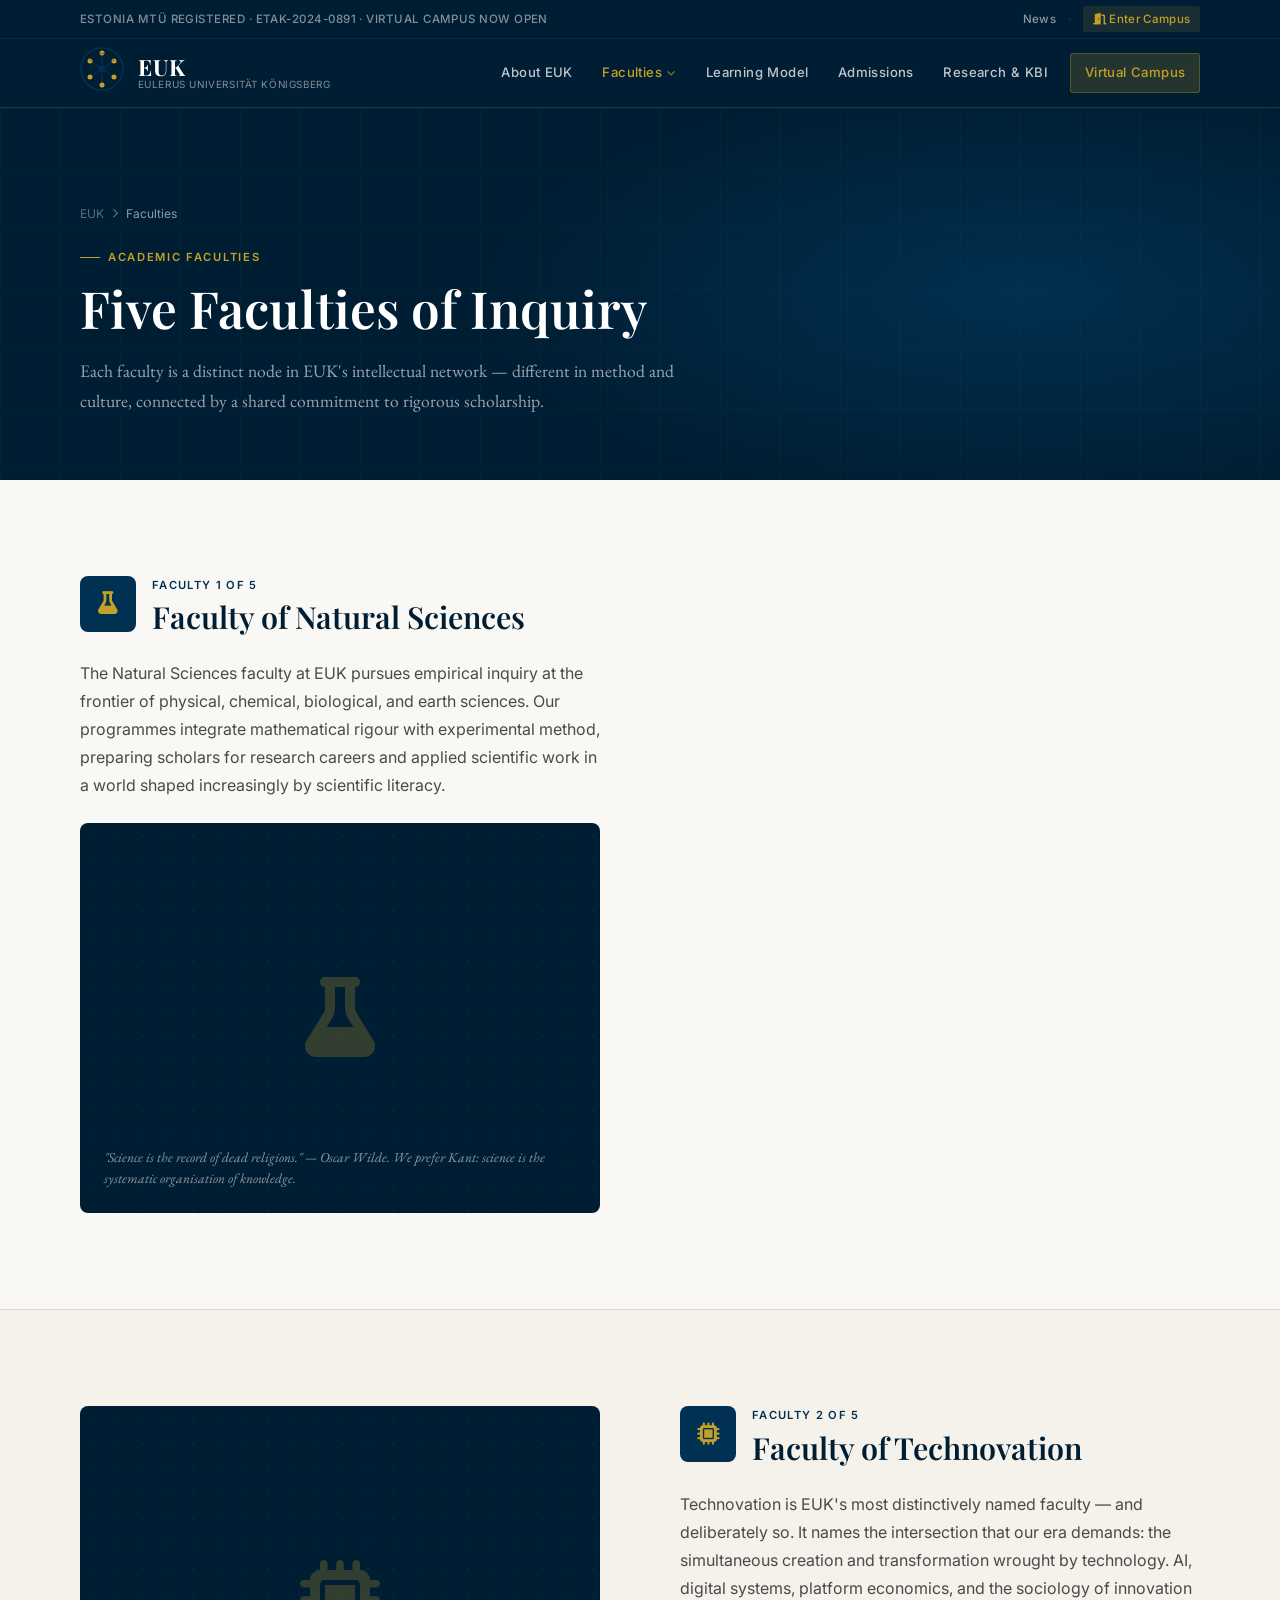
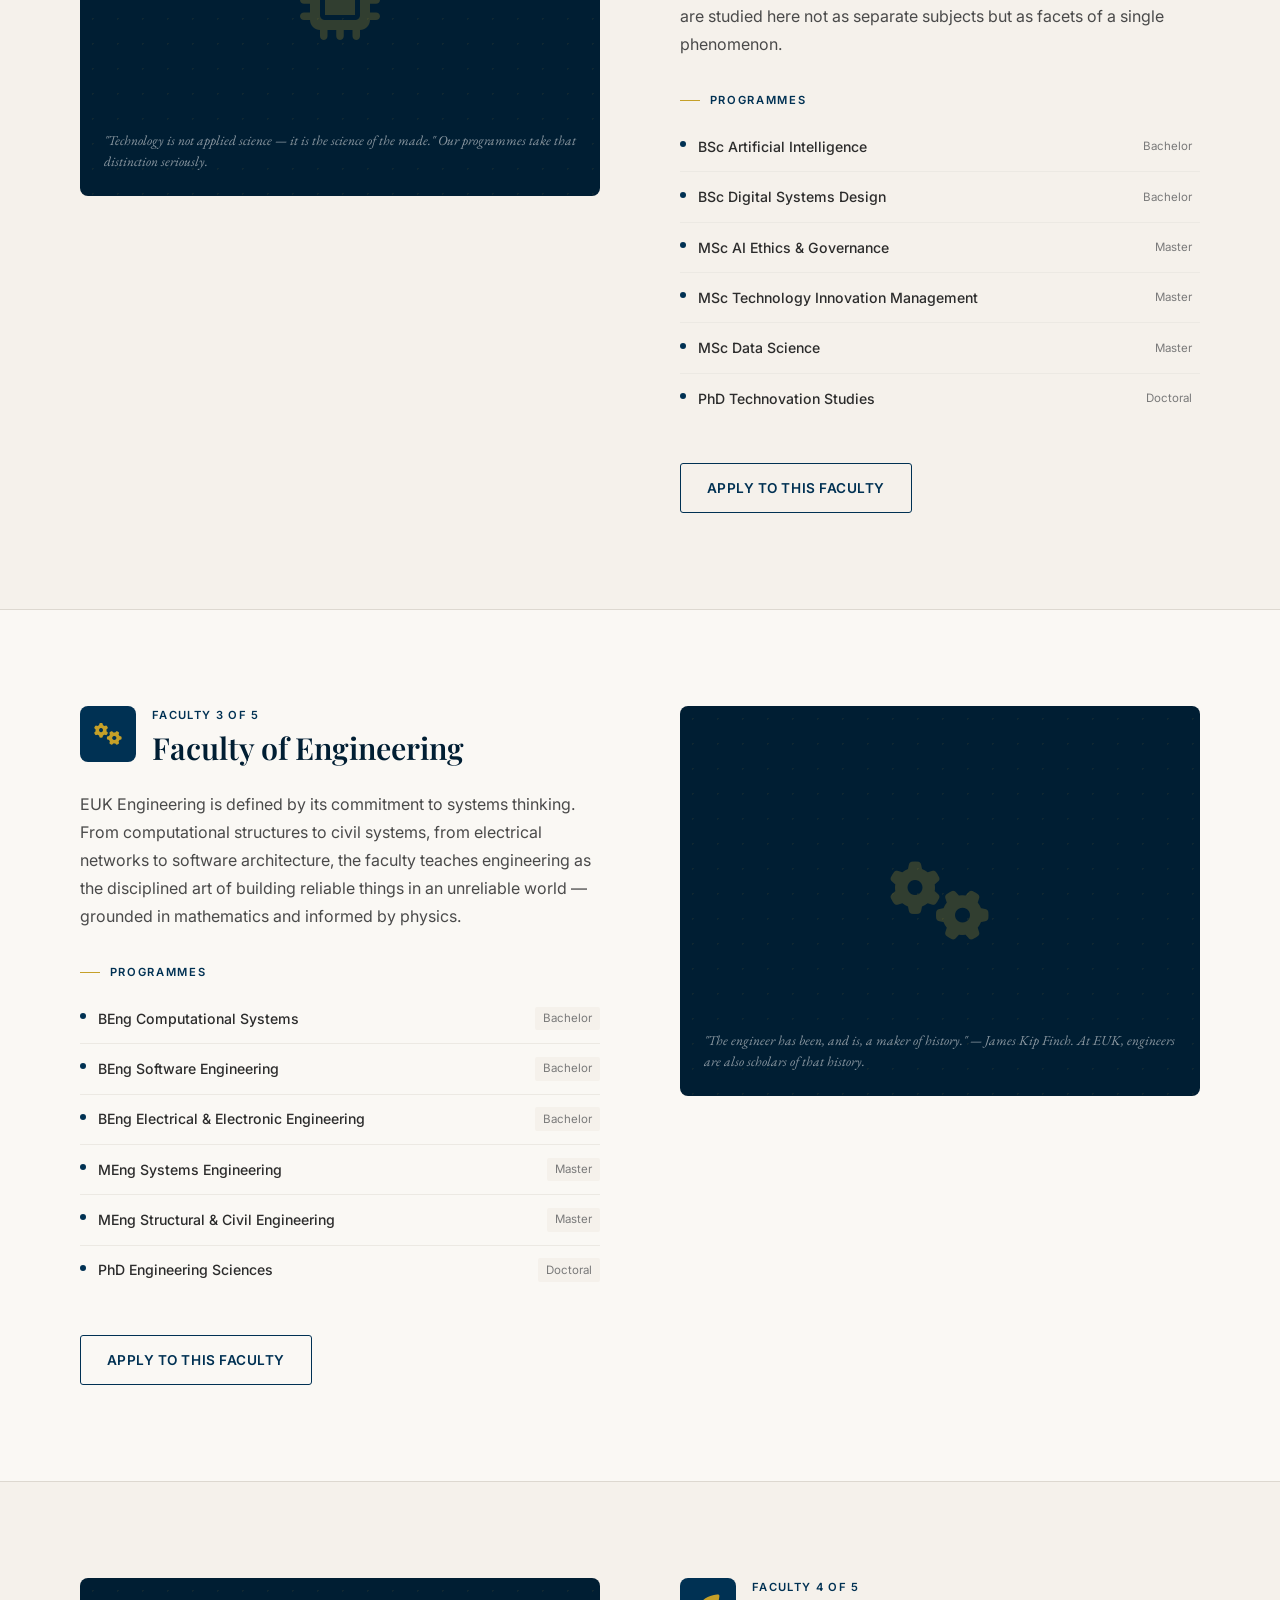
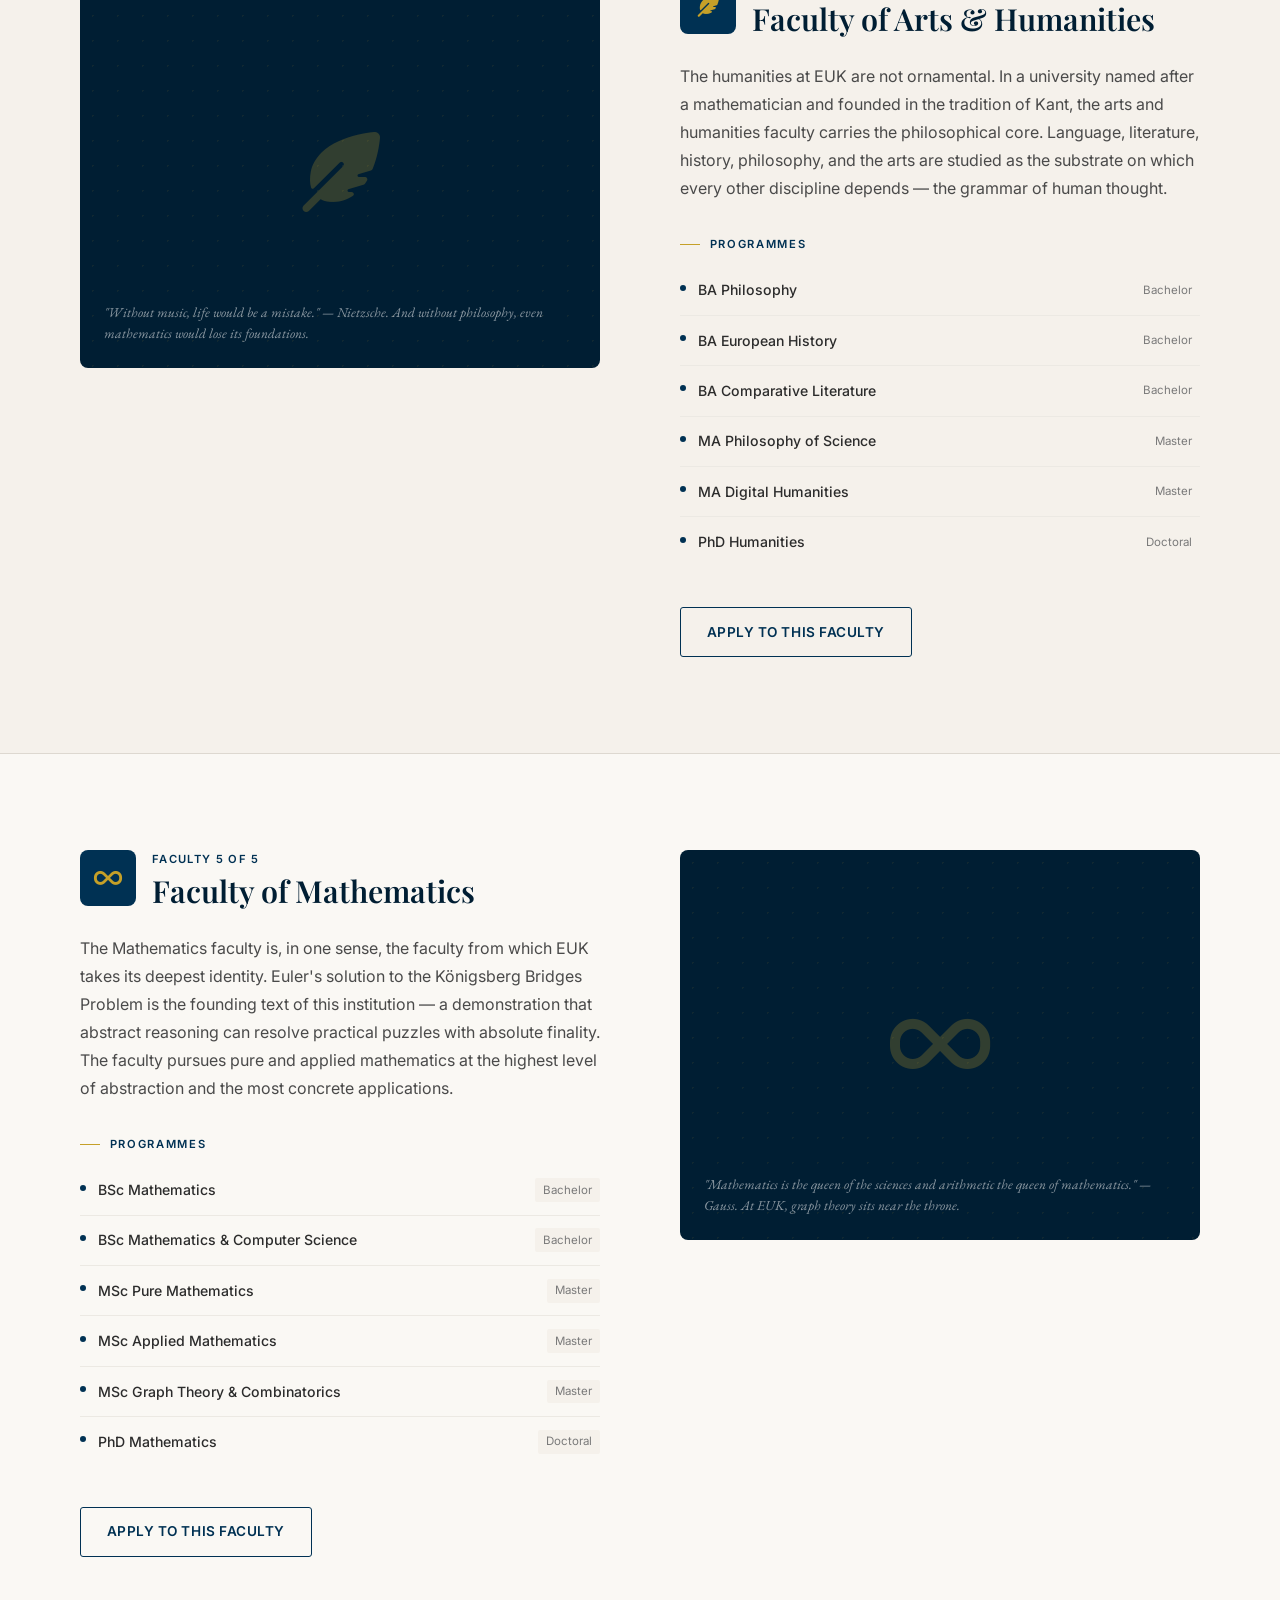
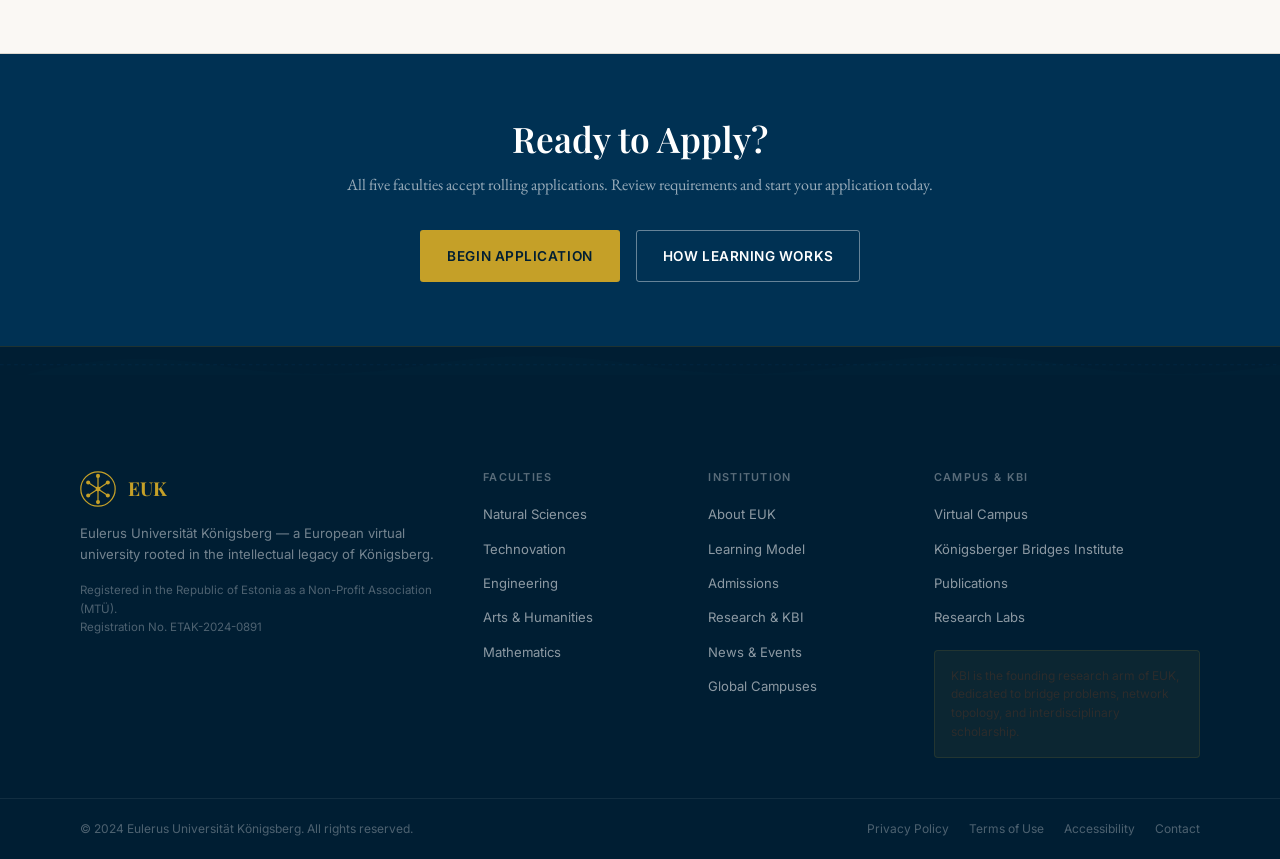
==== commit 9425a43f: "Update index.html" ====
--- a/faculties/index.html
+++ b/faculties/index.html
@@ -1 +1,441 @@
-<!DOCTYPE html><html lang="en"><head><meta charset="UTF-8"/><meta name="viewport" content="width=device-width, initial-scale=1.0"/><title>Faculties — Eulerus Universität Königsberg</title><meta name="description" content="A European virtual university rooted in the intellectual heritage of Königsberg — where science, mathematics, engineering, arts, and technovation converge."/><link rel="preconnect" href="https://fonts.googleapis.com"/><link rel="preconnect" href="https://fonts.gstatic.com" crossorigin=""/><link href="https://fonts.googleapis.com/css2?family=Playfair+Display:ital,wght@0,400;0,500;0,600;0,700;1,400;1,500&amp;family=Inter:wght@300;400;500;600&amp;family=EB+Garamond:ital,wght@0,400;0,500;1,400&amp;display=swap" rel="stylesheet"/><link rel="stylesheet" href="https://cdn.jsdelivr.net/npm/@fortawesome/fontawesome-free@6.4.0/css/all.min.css"/><link href="../static/style.css" rel="stylesheet"/></head><body><div id="page-wrapper"><header class="site-header" id="site-header"><div class="header-top"><div class="container"><span class="header-notice">Estonia MTÜ Registered · ETAK-2024-0891 · Virtual Campus Now Open</span><div class="header-top-right"><a href="../news/" class="header-top-link">News</a><span class="sep">·</span><a href="../virtual-campus/" class="header-top-link header-top-link--accent"><i class="fas fa-door-open"></i> Enter Campus</a></div></div></div><div class="header-main"><div class="container header-inner"><a href="../index.html" class="site-logo" aria-label="Eulerus Universität Königsberg home"><div class="logo-mark" aria-hidden="true"><svg width="44" height="44" viewBox="0 0 44 44" fill="none" xmlns="http://www.w3.org/2000/svg"><circle cx="22" cy="22" r="21" stroke="#003153" stroke-width="1.5"></circle><circle cx="22" cy="22" r="3" fill="#003153"></circle><path d="M22 22 L10 14" stroke="#003153" stroke-width="1.5" stroke-linecap="round"></path><path d="M22 22 L34 14" stroke="#003153" stroke-width="1.5" stroke-linecap="round"></path><path d="M22 22 L34 30" stroke="#003153" stroke-width="1.5" stroke-linecap="round"></path><path d="M22 22 L10 30" stroke="#003153" stroke-width="1.5" stroke-linecap="round"></path><path d="M22 22 L22 6" stroke="#003153" stroke-width="1.5" stroke-linecap="round"></path><path d="M22 22 L22 38" stroke="#003153" stroke-width="1.5" stroke-linecap="round"></path><circle cx="10" cy="14" r="2.5" fill="#C5A028"></circle><circle cx="34" cy="14" r="2.5" fill="#C5A028"></circle><circle cx="34" cy="30" r="2.5" fill="#C5A028"></circle><circle cx="10" cy="30" r="2.5" fill="#C5A028"></circle><circle cx="22" cy="6" r="2.5" fill="#C5A028"></circle><circle cx="22" cy="38" r="2.5" fill="#C5A028"></circle><path d="M10 14 Q16 8 22 6" stroke="#003153" stroke-width="0.75" stroke-dasharray="2 2"></path><path d="M34 14 Q28 8 22 6" stroke="#003153" stroke-width="0.75" stroke-dasharray="2 2"></path></svg></div><div class="logo-text"><span class="logo-abbr">EUK</span><span class="logo-full">Eulerus Universität Königsberg</span></div></a><nav class="main-nav" id="main-nav" aria-label="Main navigation"><ul class="nav-list"><li class="nav-item"><a href="../about/" class="nav-link">About EUK</a></li><li class="nav-item active has-dropdown"><a href="../faculties/" class="nav-link">Faculties <i class="fas fa-chevron-down nav-arrow"></i></a><div class="dropdown"><a href="../faculties/#science" class="dropdown-item"><span class="dropdown-dot sci"></span>Natural Sciences</a><a href="../faculties/#technovation" class="dropdown-item"><span class="dropdown-dot tech"></span>Technovation</a><a href="../faculties/#engineering" class="dropdown-item"><span class="dropdown-dot eng"></span>Engineering</a><a href="../faculties/#arts" class="dropdown-item"><span class="dropdown-dot arts"></span>Arts &amp; Humanities</a><a href="../faculties/#mathematics" class="dropdown-item"><span class="dropdown-dot math"></span>Mathematics</a></div></li><li class="nav-item"><a href="../learning/" class="nav-link">Learning Model</a></li><li class="nav-item"><a href="../admissions/" class="nav-link">Admissions</a></li><li class="nav-item"><a href="../research/" class="nav-link">Research &amp; KBI</a></li><li class="nav-item"><a href="../virtual-campus/" class="nav-link nav-link--campus">Virtual Campus</a></li></ul></nav><button class="nav-toggle" id="nav-toggle" aria-label="Open menu" aria-expanded="false"><span></span><span></span><span></span></button></div></div></header><div class="page-hero"><div class="page-hero-grid"></div><div class="container page-hero-content"><div class="page-hero-breadcrumb"><a href="../index.html">EUK</a><i class="fas fa-chevron-right" style="font-size:0.6rem"></i><span>Faculties</span></div><div class="page-hero-eyebrow">Academic Faculties</div><h1 class="page-hero-title">Five Faculties of Inquiry</h1><p class="page-hero-lead">Each faculty is a distinct node in EUK&#39;s intellectual network — different in method and culture, connected by a shared commitment to rigorous scholarship.</p></div></div><section class="faculty-detail" id="science"><div class="container"><div class="faculty-detail-grid "><div class="fade-up"><div class="faculty-header"><div class="faculty-icon-large"><i class="fas fa-flask"></i></div><div><div class="faculty-label">Faculty 1 of 5</div><h2 class="faculty-detail-name">Faculty of Natural Sciences</h2></div></div><p style="color:var(--text-mid);line-height:1.75;margin-bottom:1.5rem;">The Natural Sciences faculty at EUK pursues empirical inquiry at the frontier of physical, chemical, biological, and earth sciences. Our programmes integrate mathematical rigour with experimental method, preparing scholars for research careers and applied scientific work in a world shaped increasingly by scientific literacy.</p><div class="programs-list"><div class="section-eyebrow" style="margin-bottom:0.75rem;">Programmes</div><div class="program-item"><div class="program-bullet"></div><span class="program-name">BSc Physics</span><span class="program-level">Bachelor</span></div><div class="program-item"><div class="program-bullet"></div><span class="program-name">BSc Chemistry</span><span class="program-level">Bachelor</span></div><div class="program-item"><div class="program-bullet"></div><span class="program-name">BSc Biology &amp; Life Sciences</span><span class="program-level">Bachelor</span></div><div class="program-item"><div class="program-bullet"></div><span class="program-name">MSc Computational Chemistry</span><span class="program-level">Master</span></div><div class="program-item"><div class="program-bullet"></div><span class="program-name">MSc Biophysics</span><span class="program-level">Master</span></div><div class="program-item"><div class="program-bullet"></div><span class="program-name">PhD Natural Sciences</span><span class="program-level">Doctoral</span></div></div><a href="../admissions/" class="btn btn-outline-dark mt-lg" style="width:auto;display:inline-flex;">Apply to this Faculty</a></div><div class="faculty-visual fade-up fade-up-delay-2"><div class="faculty-visual-pattern"></div><div class="faculty-visual-icon"><i class="fas fa-flask"></i></div><div class="faculty-quote">&quot;Science is the record of dead religions.&quot; — Oscar Wilde. We prefer Kant: science is the systematic organisation of knowledge.</div></div></div></div></section><section class="faculty-detail" id="technovation"><div class="container"><div class="faculty-detail-grid reverse"><div class="fade-up"><div class="faculty-header"><div class="faculty-icon-large"><i class="fas fa-microchip"></i></div><div><div class="faculty-label">Faculty 2 of 5</div><h2 class="faculty-detail-name">Faculty of Technovation</h2></div></div><p style="color:var(--text-mid);line-height:1.75;margin-bottom:1.5rem;">Technovation is EUK&#39;s most distinctively named faculty — and deliberately so. It names the intersection that our era demands: the simultaneous creation and transformation wrought by technology. AI, digital systems, platform economics, and the sociology of innovation are studied here not as separate subjects but as facets of a single phenomenon.</p><div class="programs-list"><div class="section-eyebrow" style="margin-bottom:0.75rem;">Programmes</div><div class="program-item"><div class="program-bullet"></div><span class="program-name">BSc Artificial Intelligence</span><span class="program-level">Bachelor</span></div><div class="program-item"><div class="program-bullet"></div><span class="program-name">BSc Digital Systems Design</span><span class="program-level">Bachelor</span></div><div class="program-item"><div class="program-bullet"></div><span class="program-name">MSc AI Ethics &amp; Governance</span><span class="program-level">Master</span></div><div class="program-item"><div class="program-bullet"></div><span class="program-name">MSc Technology Innovation Management</span><span class="program-level">Master</span></div><div class="program-item"><div class="program-bullet"></div><span class="program-name">MSc Data Science</span><span class="program-level">Master</span></div><div class="program-item"><div class="program-bullet"></div><span class="program-name">PhD Technovation Studies</span><span class="program-level">Doctoral</span></div></div><a href="../admissions/" class="btn btn-outline-dark mt-lg" style="width:auto;display:inline-flex;">Apply to this Faculty</a></div><div class="faculty-visual fade-up fade-up-delay-2"><div class="faculty-visual-pattern"></div><div class="faculty-visual-icon"><i class="fas fa-microchip"></i></div><div class="faculty-quote">&quot;Technology is not applied science — it is the science of the made.&quot; Our programmes take that distinction seriously.</div></div></div></div></section><section class="faculty-detail" id="engineering"><div class="container"><div class="faculty-detail-grid "><div class="fade-up"><div class="faculty-header"><div class="faculty-icon-large"><i class="fas fa-cogs"></i></div><div><div class="faculty-label">Faculty 3 of 5</div><h2 class="faculty-detail-name">Faculty of Engineering</h2></div></div><p style="color:var(--text-mid);line-height:1.75;margin-bottom:1.5rem;">EUK Engineering is defined by its commitment to systems thinking. From computational structures to civil systems, from electrical networks to software architecture, the faculty teaches engineering as the disciplined art of building reliable things in an unreliable world — grounded in mathematics and informed by physics.</p><div class="programs-list"><div class="section-eyebrow" style="margin-bottom:0.75rem;">Programmes</div><div class="program-item"><div class="program-bullet"></div><span class="program-name">BEng Computational Systems</span><span class="program-level">Bachelor</span></div><div class="program-item"><div class="program-bullet"></div><span class="program-name">BEng Software Engineering</span><span class="program-level">Bachelor</span></div><div class="program-item"><div class="program-bullet"></div><span class="program-name">BEng Electrical &amp; Electronic Engineering</span><span class="program-level">Bachelor</span></div><div class="program-item"><div class="program-bullet"></div><span class="program-name">MEng Systems Engineering</span><span class="program-level">Master</span></div><div class="program-item"><div class="program-bullet"></div><span class="program-name">MEng Structural &amp; Civil Engineering</span><span class="program-level">Master</span></div><div class="program-item"><div class="program-bullet"></div><span class="program-name">PhD Engineering Sciences</span><span class="program-level">Doctoral</span></div></div><a href="../admissions/" class="btn btn-outline-dark mt-lg" style="width:auto;display:inline-flex;">Apply to this Faculty</a></div><div class="faculty-visual fade-up fade-up-delay-2"><div class="faculty-visual-pattern"></div><div class="faculty-visual-icon"><i class="fas fa-cogs"></i></div><div class="faculty-quote">&quot;The engineer has been, and is, a maker of history.&quot; — James Kip Finch. At EUK, engineers are also scholars of that history.</div></div></div></div></section><section class="faculty-detail" id="arts"><div class="container"><div class="faculty-detail-grid reverse"><div class="fade-up"><div class="faculty-header"><div class="faculty-icon-large"><i class="fas fa-feather-alt"></i></div><div><div class="faculty-label">Faculty 4 of 5</div><h2 class="faculty-detail-name">Faculty of Arts &amp; Humanities</h2></div></div><p style="color:var(--text-mid);line-height:1.75;margin-bottom:1.5rem;">The humanities at EUK are not ornamental. In a university named after a mathematician and founded in the tradition of Kant, the arts and humanities faculty carries the philosophical core. Language, literature, history, philosophy, and the arts are studied as the substrate on which every other discipline depends — the grammar of human thought.</p><div class="programs-list"><div class="section-eyebrow" style="margin-bottom:0.75rem;">Programmes</div><div class="program-item"><div class="program-bullet"></div><span class="program-name">BA Philosophy</span><span class="program-level">Bachelor</span></div><div class="program-item"><div class="program-bullet"></div><span class="program-name">BA European History</span><span class="program-level">Bachelor</span></div><div class="program-item"><div class="program-bullet"></div><span class="program-name">BA Comparative Literature</span><span class="program-level">Bachelor</span></div><div class="program-item"><div class="program-bullet"></div><span class="program-name">MA Philosophy of Science</span><span class="program-level">Master</span></div><div class="program-item"><div class="program-bullet"></div><span class="program-name">MA Digital Humanities</span><span class="program-level">Master</span></div><div class="program-item"><div class="program-bullet"></div><span class="program-name">PhD Humanities</span><span class="program-level">Doctoral</span></div></div><a href="../admissions/" class="btn btn-outline-dark mt-lg" style="width:auto;display:inline-flex;">Apply to this Faculty</a></div><div class="faculty-visual fade-up fade-up-delay-2"><div class="faculty-visual-pattern"></div><div class="faculty-visual-icon"><i class="fas fa-feather-alt"></i></div><div class="faculty-quote">&quot;Without music, life would be a mistake.&quot; — Nietzsche. And without philosophy, even mathematics would lose its foundations.</div></div></div></div></section><section class="faculty-detail" id="mathematics"><div class="container"><div class="faculty-detail-grid "><div class="fade-up"><div class="faculty-header"><div class="faculty-icon-large"><i class="fas fa-infinity"></i></div><div><div class="faculty-label">Faculty 5 of 5</div><h2 class="faculty-detail-name">Faculty of Mathematics</h2></div></div><p style="color:var(--text-mid);line-height:1.75;margin-bottom:1.5rem;">The Mathematics faculty is, in one sense, the faculty from which EUK takes its deepest identity. Euler&#39;s solution to the Königsberg Bridges Problem is the founding text of this institution — a demonstration that abstract reasoning can resolve practical puzzles with absolute finality. The faculty pursues pure and applied mathematics at the highest level of abstraction and the most concrete applications.</p><div class="programs-list"><div class="section-eyebrow" style="margin-bottom:0.75rem;">Programmes</div><div class="program-item"><div class="program-bullet"></div><span class="program-name">BSc Mathematics</span><span class="program-level">Bachelor</span></div><div class="program-item"><div class="program-bullet"></div><span class="program-name">BSc Mathematics &amp; Computer Science</span><span class="program-level">Bachelor</span></div><div class="program-item"><div class="program-bullet"></div><span class="program-name">MSc Pure Mathematics</span><span class="program-level">Master</span></div><div class="program-item"><div class="program-bullet"></div><span class="program-name">MSc Applied Mathematics</span><span class="program-level">Master</span></div><div class="program-item"><div class="program-bullet"></div><span class="program-name">MSc Graph Theory &amp; Combinatorics</span><span class="program-level">Master</span></div><div class="program-item"><div class="program-bullet"></div><span class="program-name">PhD Mathematics</span><span class="program-level">Doctoral</span></div></div><a href="../admissions/" class="btn btn-outline-dark mt-lg" style="width:auto;display:inline-flex;">Apply to this Faculty</a></div><div class="faculty-visual fade-up fade-up-delay-2"><div class="faculty-visual-pattern"></div><div class="faculty-visual-icon"><i class="fas fa-infinity"></i></div><div class="faculty-quote">&quot;Mathematics is the queen of the sciences and arithmetic the queen of mathematics.&quot; — Gauss. At EUK, graph theory sits near the throne.</div></div></div></div></section><section class="cta-banner"><div class="container"><h2 class="cta-banner-title">Ready to Apply?</h2><p class="cta-banner-sub">All five faculties accept rolling applications. Review requirements and start your application today.</p><div class="cta-banner-actions"><a href="../admissions/" class="btn btn-gold">Begin Application</a><a href="../learning/" class="btn btn-outline">How Learning Works</a></div></div></section><footer class="site-footer"><div class="footer-bridge-line" aria-hidden="true"><svg viewBox="0 0 1440 40" fill="none" xmlns="http://www.w3.org/2000/svg" preserveAspectRatio="none"><path d="M0 40 Q120 0 240 20 Q360 40 480 20 Q600 0 720 20 Q840 40 960 20 Q1080 0 1200 20 Q1320 40 1440 20 L1440 40 Z" fill="#003153" opacity="0.08"></path><line x1="0" y1="20" x2="1440" y2="20" stroke="#003153" stroke-width="0.5" stroke-dasharray="4 4"></line></svg></div><div class="footer-body"><div class="container footer-grid"><div class="footer-col footer-brand"><div class="footer-logo"><svg width="36" height="36" viewBox="0 0 44 44" fill="none" xmlns="http://www.w3.org/2000/svg"><circle cx="22" cy="22" r="21" stroke="#C5A028" stroke-width="1.5"></circle><circle cx="22" cy="22" r="3" fill="#C5A028"></circle><path d="M22 22 L10 14" stroke="#C5A028" stroke-width="1.5" stroke-linecap="round"></path><path d="M22 22 L34 14" stroke="#C5A028" stroke-width="1.5" stroke-linecap="round"></path><path d="M22 22 L34 30" stroke="#C5A028" stroke-width="1.5" stroke-linecap="round"></path><path d="M22 22 L10 30" stroke="#C5A028" stroke-width="1.5" stroke-linecap="round"></path><path d="M22 22 L22 6" stroke="#C5A028" stroke-width="1.5" stroke-linecap="round"></path><path d="M22 22 L22 38" stroke="#C5A028" stroke-width="1.5" stroke-linecap="round"></path><circle cx="10" cy="14" r="2.5" fill="#C5A028"></circle><circle cx="34" cy="14" r="2.5" fill="#C5A028"></circle><circle cx="34" cy="30" r="2.5" fill="#C5A028"></circle><circle cx="10" cy="30" r="2.5" fill="#C5A028"></circle><circle cx="22" cy="6" r="2.5" fill="#C5A028"></circle><circle cx="22" cy="38" r="2.5" fill="#C5A028"></circle></svg><span>EUK</span></div><p class="footer-tagline">Eulerus Universität Königsberg — a European virtual university rooted in the intellectual legacy of Königsberg.</p><p class="footer-legal">Registered in the Republic of Estonia as a Non-Profit Association (MTÜ).<br/>Registration No. ETAK-2024-0891</p></div><div class="footer-col"><h4 class="footer-heading">Faculties</h4><ul class="footer-links"><li><a href="../faculties/#science">Natural Sciences</a></li><li><a href="../faculties/#technovation">Technovation</a></li><li><a href="../faculties/#engineering">Engineering</a></li><li><a href="../faculties/#arts">Arts &amp; Humanities</a></li><li><a href="../faculties/#mathematics">Mathematics</a></li></ul></div><div class="footer-col"><h4 class="footer-heading">Institution</h4><ul class="footer-links"><li><a href="../about/">About EUK</a></li><li><a href="../learning/">Learning Model</a></li><li><a href="../admissions/">Admissions</a></li><li><a href="../research/">Research &amp; KBI</a></li><li><a href="../news/">News &amp; Events</a></li><li><a href="../global-campuses/">Global Campuses</a></li></ul></div><div class="footer-col"><h4 class="footer-heading">Campus &amp; KBI</h4><ul class="footer-links"><li><a href="../virtual-campus/">Virtual Campus</a></li><li><a href="../research/">Königsberger Bridges Institute</a></li><li><a href="../research#publications">Publications</a></li><li><a href="../research#labs">Research Labs</a></li></ul><div class="footer-kbi-note"><p>KBI is the founding research arm of EUK, dedicated to bridge problems, network topology, and interdisciplinary scholarship.</p></div></div></div></div><div class="footer-bottom"><div class="container footer-bottom-inner"><span>© 2024 Eulerus Universität Königsberg. All rights reserved.</span><div class="footer-policy-links"><a href="#">Privacy Policy</a><a href="#">Terms of Use</a><a href="#">Accessibility</a><a href="#">Contact</a></div></div></div></footer></div><script src="../static/main.js"></script></body></html>+<!DOCTYPE html>
+<html lang="en">
+
+<head>
+    <meta charset="UTF-8" />
+    <meta name="viewport" content="width=device-width, initial-scale=1.0" />
+    <title>Faculties — Eulerus Universität Königsberg</title>
+    <meta name="description"
+        content="A European virtual university rooted in the intellectual heritage of Königsberg — where science, mathematics, engineering, arts, and technovation converge." />
+    <link rel="preconnect" href="https://fonts.googleapis.com" />
+    <link rel="preconnect" href="https://fonts.gstatic.com" crossorigin="" />
+    <link
+        href="https://fonts.googleapis.com/css2?family=Playfair+Display:ital,wght@0,400;0,500;0,600;0,700;1,400;1,500&amp;family=Inter:wght@300;400;500;600&amp;family=EB+Garamond:ital,wght@0,400;0,500;1,400&amp;display=swap"
+        rel="stylesheet" />
+    <link rel="stylesheet" href="https://cdn.jsdelivr.net/npm/@fortawesome/fontawesome-free@6.4.0/css/all.min.css" />
+    <link href="../static/style.css" rel="stylesheet" />
+</head>
+
+<body>
+    <div id="page-wrapper">
+        <header class="site-header" id="site-header">
+            <div class="header-top">
+                <div class="container"><span class="header-notice">Estonia MTÜ Registered · ETAK-2024-0891 · Virtual
+                        Campus Now Open</span>
+                    <div class="header-top-right"><a href="../news/" class="header-top-link">News</a><span
+                            class="sep">·</span><a href="../virtual-campus/"
+                            class="header-top-link header-top-link--accent"><i class="fas fa-door-open"></i> Enter
+                            Campus</a></div>
+                </div>
+            </div>
+            <div class="header-main">
+                <div class="container header-inner"><a href="../index.html" class="site-logo"
+                        aria-label="Eulerus Universität Königsberg home">
+                        <div class="logo-mark" aria-hidden="true"><svg width="44" height="44" viewBox="0 0 44 44"
+                                fill="none" xmlns="http://www.w3.org/2000/svg">
+                                <circle cx="22" cy="22" r="21" stroke="#003153" stroke-width="1.5"></circle>
+                                <circle cx="22" cy="22" r="3" fill="#003153"></circle>
+                                <path d="M22 22 L10 14" stroke="#003153" stroke-width="1.5" stroke-linecap="round">
+                                </path>
+                                <path d="M22 22 L34 14" stroke="#003153" stroke-width="1.5" stroke-linecap="round">
+                                </path>
+                                <path d="M22 22 L34 30" stroke="#003153" stroke-width="1.5" stroke-linecap="round">
+                                </path>
+                                <path d="M22 22 L10 30" stroke="#003153" stroke-width="1.5" stroke-linecap="round">
+                                </path>
+                                <path d="M22 22 L22 6" stroke="#003153" stroke-width="1.5" stroke-linecap="round">
+                                </path>
+                                <path d="M22 22 L22 38" stroke="#003153" stroke-width="1.5" stroke-linecap="round">
+                                </path>
+                                <circle cx="10" cy="14" r="2.5" fill="#C5A028"></circle>
+                                <circle cx="34" cy="14" r="2.5" fill="#C5A028"></circle>
+                                <circle cx="34" cy="30" r="2.5" fill="#C5A028"></circle>
+                                <circle cx="10" cy="30" r="2.5" fill="#C5A028"></circle>
+                                <circle cx="22" cy="6" r="2.5" fill="#C5A028"></circle>
+                                <circle cx="22" cy="38" r="2.5" fill="#C5A028"></circle>
+                                <path d="M10 14 Q16 8 22 6" stroke="#003153" stroke-width="0.75" stroke-dasharray="2 2">
+                                </path>
+                                <path d="M34 14 Q28 8 22 6" stroke="#003153" stroke-width="0.75" stroke-dasharray="2 2">
+                                </path>
+                            </svg></div>
+                        <div class="logo-text"><span class="logo-abbr">EUK</span><span class="logo-full">Eulerus
+                                Universität Königsberg</span></div>
+                    </a>
+                    <nav class="main-nav" id="main-nav" aria-label="Main navigation">
+                        <ul class="nav-list">
+                            <li class="nav-item"><a href="../about/" class="nav-link">About EUK</a></li>
+                            <li class="nav-item active has-dropdown"><a href="../faculties/" class="nav-link">Faculties
+                                    <i class="fas fa-chevron-down nav-arrow"></i></a>
+                                <div class="dropdown"><a href="../faculties/#science" class="dropdown-item"><span
+                                            class="dropdown-dot sci"></span>Natural Sciences</a><a
+                                        href="../faculties/#technovation" class="dropdown-item"><span
+                                            class="dropdown-dot tech"></span>Technovation</a><a
+                                        href="../faculties/#engineering" class="dropdown-item"><span
+                                            class="dropdown-dot eng"></span>Engineering</a><a href="../faculties/#arts"
+                                        class="dropdown-item"><span class="dropdown-dot arts"></span>Arts &amp;
+                                        Humanities</a><a href="../faculties/#mathematics" class="dropdown-item"><span
+                                            class="dropdown-dot math"></span>Mathematics</a></div>
+                            </li>
+                            <li class="nav-item"><a href="../learning/" class="nav-link">Learning Model</a></li>
+                            <li class="nav-item"><a href="../admissions/" class="nav-link">Admissions</a></li>
+                            <li class="nav-item"><a href="../research/" class="nav-link">Research &amp; KBI</a></li>
+                            <li class="nav-item"><a href="../virtual-campus/" class="nav-link nav-link--campus">Virtual
+                                    Campus</a></li>
+                        </ul>
+                    </nav><button class="nav-toggle" id="nav-toggle" aria-label="Open menu"
+                        aria-expanded="false"><span></span><span></span><span></span></button>
+                </div>
+            </div>
+        </header>
+        <div class="page-hero">
+            <div class="page-hero-grid"></div>
+            <div class="container page-hero-content">
+                <div class="page-hero-breadcrumb"><a href="../index.html">EUK</a><i class="fas fa-chevron-right"
+                        style="font-size:0.6rem"></i><span>Faculties</span></div>
+                <div class="page-hero-eyebrow">Academic Faculties</div>
+                <h1 class="page-hero-title">Five Faculties of Inquiry</h1>
+                <p class="page-hero-lead">Each faculty is a distinct node in EUK&#39;s intellectual network — different
+                    in method and culture, connected by a shared commitment to rigorous scholarship.</p>
+            </div>
+        </div>
+        <section class="faculty-detail" id="science">
+            <div class="container">
+                <div class="faculty-detail-grid ">
+                    <div class="fade-up">
+                        <div class="faculty-header">
+                            <div class="faculty-icon-large"><i class="fas fa-flask"></i></div>
+                            <div>
+                                <div class="faculty-label">Faculty 1 of 5</div>
+                                <h2 class="faculty-detail-name">Faculty of Natural Sciences</h2>
+                            </div>
+                        </div>
+                        <p style="color:var(--text-mid);line-height:1.75;margin-bottom:1.5rem;">The Natural Sciences
+                            faculty at EUK pursues empirical inquiry at the frontier of physical, chemical, biological,
+                            and earth sciences. Our programmes integrate mathematical rigour with experimental method,
+                            preparing scholars for research careers and applied scientific work in a world shaped
+                            increasingly by scientific literacy.</p>
+                        <div class="programs-list">
+                    <div class="faculty-visual fade-up fade-up-delay-2">
+                        <div class="faculty-visual-pattern"></div>
+                        <div class="faculty-visual-icon"><i class="fas fa-flask"></i></div>
+                        <div class="faculty-quote">&quot;Science is the record of dead religions.&quot; — Oscar Wilde.
+                            We prefer Kant: science is the systematic organisation of knowledge.</div>
+                    </div>
+                </div>
+            </div>
+        </section>
+        <section class="faculty-detail" id="technovation">
+            <div class="container">
+                <div class="faculty-detail-grid reverse">
+                    <div class="fade-up">
+                        <div class="faculty-header">
+                            <div class="faculty-icon-large"><i class="fas fa-microchip"></i></div>
+                            <div>
+                                <div class="faculty-label">Faculty 2 of 5</div>
+                                <h2 class="faculty-detail-name">Faculty of Technovation</h2>
+                            </div>
+                        </div>
+                        <p style="color:var(--text-mid);line-height:1.75;margin-bottom:1.5rem;">Technovation is
+                            EUK&#39;s most distinctively named faculty — and deliberately so. It names the intersection
+                            that our era demands: the simultaneous creation and transformation wrought by technology.
+                            AI, digital systems, platform economics, and the sociology of innovation are studied here
+                            not as separate subjects but as facets of a single phenomenon.</p>
+                        <div class="programs-list">
+                            <div class="section-eyebrow" style="margin-bottom:0.75rem;">Programmes</div>
+                            <div class="program-item">
+                                <div class="program-bullet"></div><span class="program-name">BSc Artificial
+                                    Intelligence</span><span class="program-level">Bachelor</span>
+                            </div>
+                            <div class="program-item">
+                                <div class="program-bullet"></div><span class="program-name">BSc Digital Systems
+                                    Design</span><span class="program-level">Bachelor</span>
+                            </div>
+                            <div class="program-item">
+                                <div class="program-bullet"></div><span class="program-name">MSc AI Ethics &amp;
+                                    Governance</span><span class="program-level">Master</span>
+                            </div>
+                            <div class="program-item">
+                                <div class="program-bullet"></div><span class="program-name">MSc Technology Innovation
+                                    Management</span><span class="program-level">Master</span>
+                            </div>
+                            <div class="program-item">
+                                <div class="program-bullet"></div><span class="program-name">MSc Data
+                                    Science</span><span class="program-level">Master</span>
+                            </div>
+                            <div class="program-item">
+                                <div class="program-bullet"></div><span class="program-name">PhD Technovation
+                                    Studies</span><span class="program-level">Doctoral</span>
+                            </div>
+                        </div><a href="../admissions/" class="btn btn-outline-dark mt-lg"
+                            style="width:auto;display:inline-flex;">Apply to this Faculty</a>
+                    </div>
+                    <div class="faculty-visual fade-up fade-up-delay-2">
+                        <div class="faculty-visual-pattern"></div>
+                        <div class="faculty-visual-icon"><i class="fas fa-microchip"></i></div>
+                        <div class="faculty-quote">&quot;Technology is not applied science — it is the science of the
+                            made.&quot; Our programmes take that distinction seriously.</div>
+                    </div>
+                </div>
+            </div>
+        </section>
+        <section class="faculty-detail" id="engineering">
+            <div class="container">
+                <div class="faculty-detail-grid ">
+                    <div class="fade-up">
+                        <div class="faculty-header">
+                            <div class="faculty-icon-large"><i class="fas fa-cogs"></i></div>
+                            <div>
+                                <div class="faculty-label">Faculty 3 of 5</div>
+                                <h2 class="faculty-detail-name">Faculty of Engineering</h2>
+                            </div>
+                        </div>
+                        <p style="color:var(--text-mid);line-height:1.75;margin-bottom:1.5rem;">EUK Engineering is
+                            defined by its commitment to systems thinking. From computational structures to civil
+                            systems, from electrical networks to software architecture, the faculty teaches engineering
+                            as the disciplined art of building reliable things in an unreliable world — grounded in
+                            mathematics and informed by physics.</p>
+                        <div class="programs-list">
+                            <div class="section-eyebrow" style="margin-bottom:0.75rem;">Programmes</div>
+                            <div class="program-item">
+                                <div class="program-bullet"></div><span class="program-name">BEng Computational
+                                    Systems</span><span class="program-level">Bachelor</span>
+                            </div>
+                            <div class="program-item">
+                                <div class="program-bullet"></div><span class="program-name">BEng Software
+                                    Engineering</span><span class="program-level">Bachelor</span>
+                            </div>
+                            <div class="program-item">
+                                <div class="program-bullet"></div><span class="program-name">BEng Electrical &amp;
+                                    Electronic Engineering</span><span class="program-level">Bachelor</span>
+                            </div>
+                            <div class="program-item">
+                                <div class="program-bullet"></div><span class="program-name">MEng Systems
+                                    Engineering</span><span class="program-level">Master</span>
+                            </div>
+                            <div class="program-item">
+                                <div class="program-bullet"></div><span class="program-name">MEng Structural &amp; Civil
+                                    Engineering</span><span class="program-level">Master</span>
+                            </div>
+                            <div class="program-item">
+                                <div class="program-bullet"></div><span class="program-name">PhD Engineering
+                                    Sciences</span><span class="program-level">Doctoral</span>
+                            </div>
+                        </div><a href="../admissions/" class="btn btn-outline-dark mt-lg"
+                            style="width:auto;display:inline-flex;">Apply to this Faculty</a>
+                    </div>
+                    <div class="faculty-visual fade-up fade-up-delay-2">
+                        <div class="faculty-visual-pattern"></div>
+                        <div class="faculty-visual-icon"><i class="fas fa-cogs"></i></div>
+                        <div class="faculty-quote">&quot;The engineer has been, and is, a maker of history.&quot; —
+                            James Kip Finch. At EUK, engineers are also scholars of that history.</div>
+                    </div>
+                </div>
+            </div>
+        </section>
+        <section class="faculty-detail" id="arts">
+            <div class="container">
+                <div class="faculty-detail-grid reverse">
+                    <div class="fade-up">
+                        <div class="faculty-header">
+                            <div class="faculty-icon-large"><i class="fas fa-feather-alt"></i></div>
+                            <div>
+                                <div class="faculty-label">Faculty 4 of 5</div>
+                                <h2 class="faculty-detail-name">Faculty of Arts &amp; Humanities</h2>
+                            </div>
+                        </div>
+                        <p style="color:var(--text-mid);line-height:1.75;margin-bottom:1.5rem;">The humanities at EUK
+                            are not ornamental. In a university named after a mathematician and founded in the tradition
+                            of Kant, the arts and humanities faculty carries the philosophical core. Language,
+                            literature, history, philosophy, and the arts are studied as the substrate on which every
+                            other discipline depends — the grammar of human thought.</p>
+                        <div class="programs-list">
+                            <div class="section-eyebrow" style="margin-bottom:0.75rem;">Programmes</div>
+                            <div class="program-item">
+                                <div class="program-bullet"></div><span class="program-name">BA Philosophy</span><span
+                                    class="program-level">Bachelor</span>
+                            </div>
+                            <div class="program-item">
+                                <div class="program-bullet"></div><span class="program-name">BA European
+                                    History</span><span class="program-level">Bachelor</span>
+                            </div>
+                            <div class="program-item">
+                                <div class="program-bullet"></div><span class="program-name">BA Comparative
+                                    Literature</span><span class="program-level">Bachelor</span>
+                            </div>
+                            <div class="program-item">
+                                <div class="program-bullet"></div><span class="program-name">MA Philosophy of
+                                    Science</span><span class="program-level">Master</span>
+                            </div>
+                            <div class="program-item">
+                                <div class="program-bullet"></div><span class="program-name">MA Digital
+                                    Humanities</span><span class="program-level">Master</span>
+                            </div>
+                            <div class="program-item">
+                                <div class="program-bullet"></div><span class="program-name">PhD Humanities</span><span
+                                    class="program-level">Doctoral</span>
+                            </div>
+                        </div><a href="../admissions/" class="btn btn-outline-dark mt-lg"
+                            style="width:auto;display:inline-flex;">Apply to this Faculty</a>
+                    </div>
+                    <div class="faculty-visual fade-up fade-up-delay-2">
+                        <div class="faculty-visual-pattern"></div>
+                        <div class="faculty-visual-icon"><i class="fas fa-feather-alt"></i></div>
+                        <div class="faculty-quote">&quot;Without music, life would be a mistake.&quot; — Nietzsche. And
+                            without philosophy, even mathematics would lose its foundations.</div>
+                    </div>
+                </div>
+            </div>
+        </section>
+        <section class="faculty-detail" id="mathematics">
+            <div class="container">
+                <div class="faculty-detail-grid ">
+                    <div class="fade-up">
+                        <div class="faculty-header">
+                            <div class="faculty-icon-large"><i class="fas fa-infinity"></i></div>
+                            <div>
+                                <div class="faculty-label">Faculty 5 of 5</div>
+                                <h2 class="faculty-detail-name">Faculty of Mathematics</h2>
+                            </div>
+                        </div>
+                        <p style="color:var(--text-mid);line-height:1.75;margin-bottom:1.5rem;">The Mathematics faculty
+                            is, in one sense, the faculty from which EUK takes its deepest identity. Euler&#39;s
+                            solution to the Königsberg Bridges Problem is the founding text of this institution — a
+                            demonstration that abstract reasoning can resolve practical puzzles with absolute finality.
+                            The faculty pursues pure and applied mathematics at the highest level of abstraction and the
+                            most concrete applications.</p>
+                        <div class="programs-list">
+                            <div class="section-eyebrow" style="margin-bottom:0.75rem;">Programmes</div>
+                            <div class="program-item">
+                                <div class="program-bullet"></div><span class="program-name">BSc Mathematics</span><span
+                                    class="program-level">Bachelor</span>
+                            </div>
+                            <div class="program-item">
+                                <div class="program-bullet"></div><span class="program-name">BSc Mathematics &amp;
+                                    Computer Science</span><span class="program-level">Bachelor</span>
+                            </div>
+                            <div class="program-item">
+                                <div class="program-bullet"></div><span class="program-name">MSc Pure
+                                    Mathematics</span><span class="program-level">Master</span>
+                            </div>
+                            <div class="program-item">
+                                <div class="program-bullet"></div><span class="program-name">MSc Applied
+                                    Mathematics</span><span class="program-level">Master</span>
+                            </div>
+                            <div class="program-item">
+                                <div class="program-bullet"></div><span class="program-name">MSc Graph Theory &amp;
+                                    Combinatorics</span><span class="program-level">Master</span>
+                            </div>
+                            <div class="program-item">
+                                <div class="program-bullet"></div><span class="program-name">PhD Mathematics</span><span
+                                    class="program-level">Doctoral</span>
+                            </div>
+                        </div><a href="../admissions/" class="btn btn-outline-dark mt-lg"
+                            style="width:auto;display:inline-flex;">Apply to this Faculty</a>
+                    </div>
+                    <div class="faculty-visual fade-up fade-up-delay-2">
+                        <div class="faculty-visual-pattern"></div>
+                        <div class="faculty-visual-icon"><i class="fas fa-infinity"></i></div>
+                        <div class="faculty-quote">&quot;Mathematics is the queen of the sciences and arithmetic the
+                            queen of mathematics.&quot; — Gauss. At EUK, graph theory sits near the throne.</div>
+                    </div>
+                </div>
+            </div>
+        </section>
+        <section class="cta-banner">
+            <div class="container">
+                <h2 class="cta-banner-title">Ready to Apply?</h2>
+                <p class="cta-banner-sub">All five faculties accept rolling applications. Review requirements and start
+                    your application today.</p>
+                <div class="cta-banner-actions"><a href="../admissions/" class="btn btn-gold">Begin Application</a><a
+                        href="../learning/" class="btn btn-outline">How Learning Works</a></div>
+            </div>
+        </section>
+        <footer class="site-footer">
+            <div class="footer-bridge-line" aria-hidden="true"><svg viewBox="0 0 1440 40" fill="none"
+                    xmlns="http://www.w3.org/2000/svg" preserveAspectRatio="none">
+                    <path
+                        d="M0 40 Q120 0 240 20 Q360 40 480 20 Q600 0 720 20 Q840 40 960 20 Q1080 0 1200 20 Q1320 40 1440 20 L1440 40 Z"
+                        fill="#003153" opacity="0.08"></path>
+                    <line x1="0" y1="20" x2="1440" y2="20" stroke="#003153" stroke-width="0.5" stroke-dasharray="4 4">
+                    </line>
+                </svg></div>
+            <div class="footer-body">
+                <div class="container footer-grid">
+                    <div class="footer-col footer-brand">
+                        <div class="footer-logo"><svg width="36" height="36" viewBox="0 0 44 44" fill="none"
+                                xmlns="http://www.w3.org/2000/svg">
+                                <circle cx="22" cy="22" r="21" stroke="#C5A028" stroke-width="1.5"></circle>
+                                <circle cx="22" cy="22" r="3" fill="#C5A028"></circle>
+                                <path d="M22 22 L10 14" stroke="#C5A028" stroke-width="1.5" stroke-linecap="round">
+                                </path>
+                                <path d="M22 22 L34 14" stroke="#C5A028" stroke-width="1.5" stroke-linecap="round">
+                                </path>
+                                <path d="M22 22 L34 30" stroke="#C5A028" stroke-width="1.5" stroke-linecap="round">
+                                </path>
+                                <path d="M22 22 L10 30" stroke="#C5A028" stroke-width="1.5" stroke-linecap="round">
+                                </path>
+                                <path d="M22 22 L22 6" stroke="#C5A028" stroke-width="1.5" stroke-linecap="round">
+                                </path>
+                                <path d="M22 22 L22 38" stroke="#C5A028" stroke-width="1.5" stroke-linecap="round">
+                                </path>
+                                <circle cx="10" cy="14" r="2.5" fill="#C5A028"></circle>
+                                <circle cx="34" cy="14" r="2.5" fill="#C5A028"></circle>
+                                <circle cx="34" cy="30" r="2.5" fill="#C5A028"></circle>
+                                <circle cx="10" cy="30" r="2.5" fill="#C5A028"></circle>
+                                <circle cx="22" cy="6" r="2.5" fill="#C5A028"></circle>
+                                <circle cx="22" cy="38" r="2.5" fill="#C5A028"></circle>
+                            </svg><span>EUK</span></div>
+                        <p class="footer-tagline">Eulerus Universität Königsberg — a European virtual university rooted
+                            in the intellectual legacy of Königsberg.</p>
+                        <p class="footer-legal">Registered in the Republic of Estonia as a Non-Profit Association
+                            (MTÜ).<br />Registration No. ETAK-2024-0891</p>
+                    </div>
+                    <div class="footer-col">
+                        <h4 class="footer-heading">Faculties</h4>
+                        <ul class="footer-links">
+                            <li><a href="../faculties/#science">Natural Sciences</a></li>
+                            <li><a href="../faculties/#technovation">Technovation</a></li>
+                            <li><a href="../faculties/#engineering">Engineering</a></li>
+                            <li><a href="../faculties/#arts">Arts &amp; Humanities</a></li>
+                            <li><a href="../faculties/#mathematics">Mathematics</a></li>
+                        </ul>
+                    </div>
+                    <div class="footer-col">
+                        <h4 class="footer-heading">Institution</h4>
+                        <ul class="footer-links">
+                            <li><a href="../about/">About EUK</a></li>
+                            <li><a href="../learning/">Learning Model</a></li>
+                            <li><a href="../admissions/">Admissions</a></li>
+                            <li><a href="../research/">Research &amp; KBI</a></li>
+                            <li><a href="../news/">News &amp; Events</a></li>
+                            <li><a href="../global-campuses/">Global Campuses</a></li>
+                        </ul>
+                    </div>
+                    <div class="footer-col">
+                        <h4 class="footer-heading">Campus &amp; KBI</h4>
+                        <ul class="footer-links">
+                            <li><a href="../virtual-campus/">Virtual Campus</a></li>
+                            <li><a href="../research/">Königsberger Bridges Institute</a></li>
+                            <li><a href="../research#publications">Publications</a></li>
+                            <li><a href="../research#labs">Research Labs</a></li>
+                        </ul>
+                        <div class="footer-kbi-note">
+                            <p>KBI is the founding research arm of EUK, dedicated to bridge problems, network topology,
+                                and interdisciplinary scholarship.</p>
+                        </div>
+                    </div>
+                </div>
+            </div>
+            <div class="footer-bottom">
+                <div class="container footer-bottom-inner"><span>© 2024 Eulerus Universität Königsberg. All rights
+                        reserved.</span>
+                    <div class="footer-policy-links"><a href="#">Privacy Policy</a><a href="#">Terms of Use</a><a
+                            href="#">Accessibility</a><a href="#">Contact</a></div>
+                </div>
+            </div>
+        </footer>
+    </div>
+    <script src="../static/main.js"></script>
+</body>
+
+</html>
